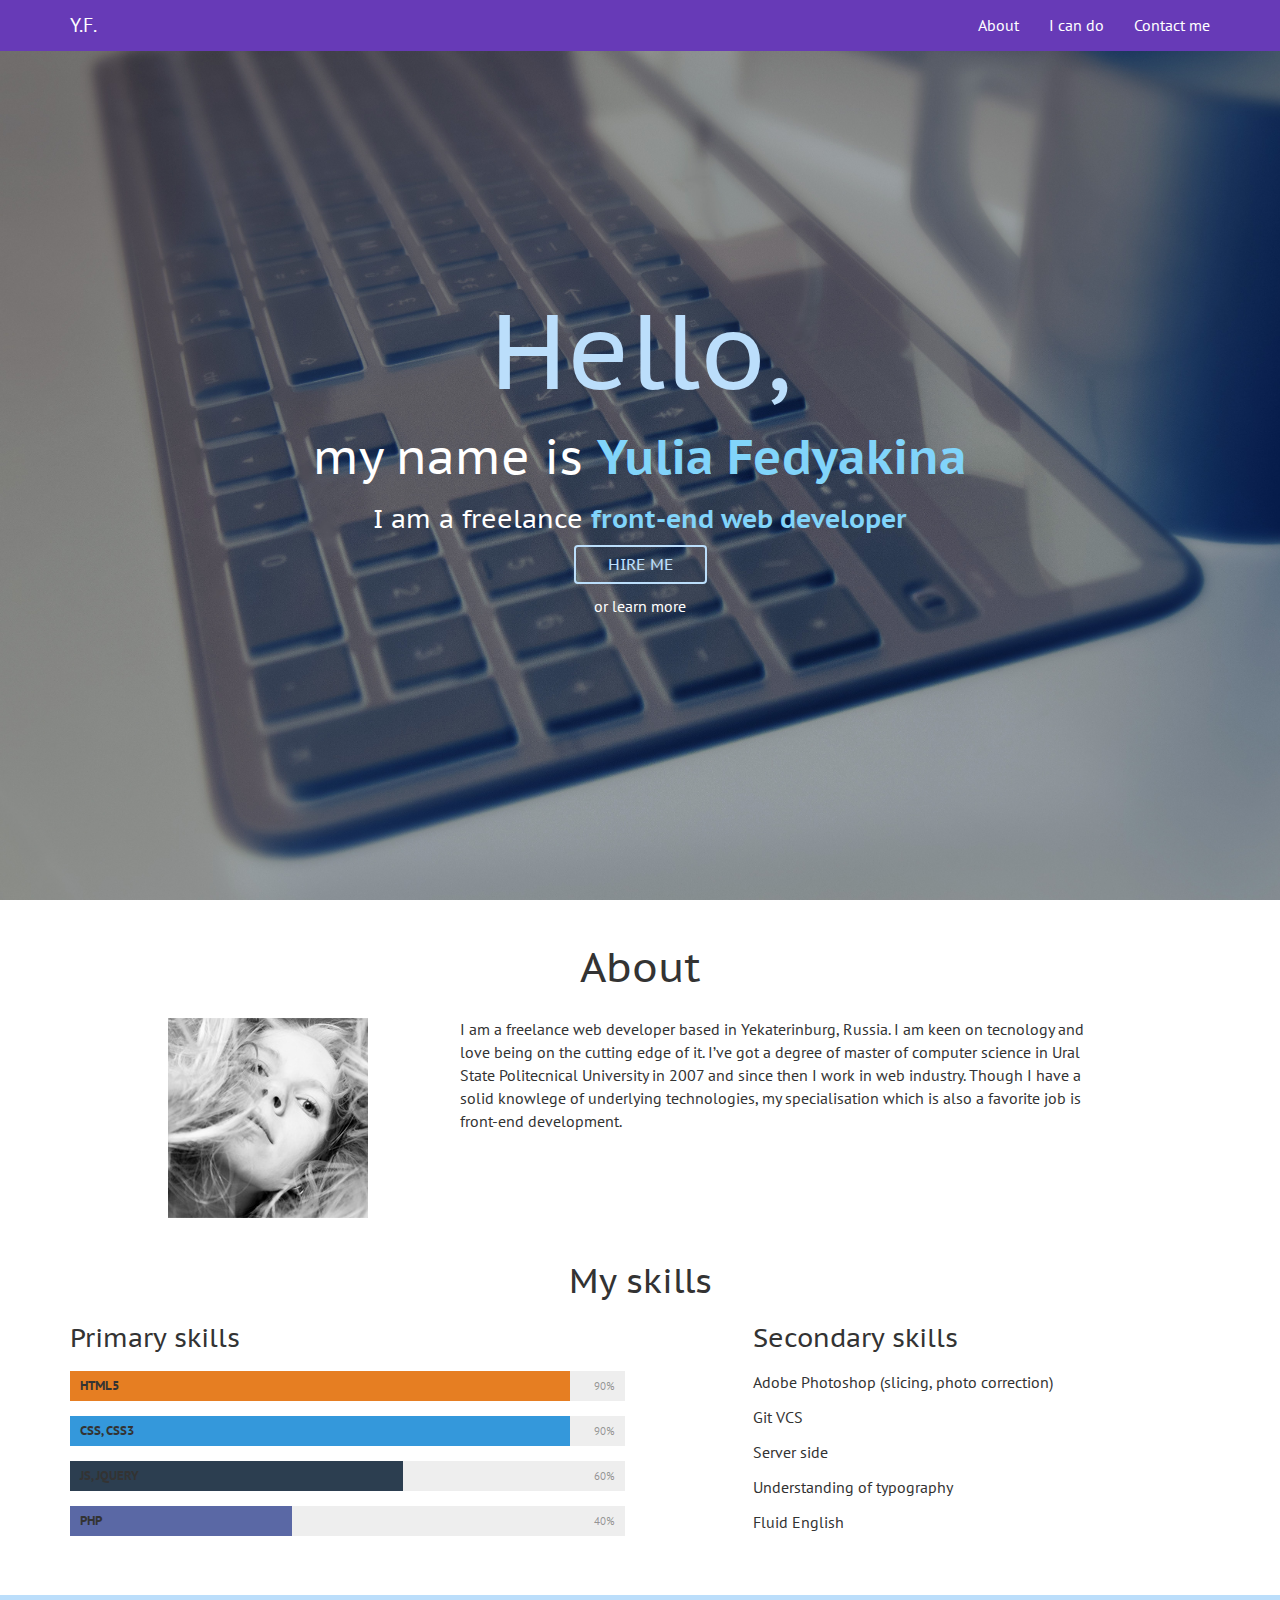
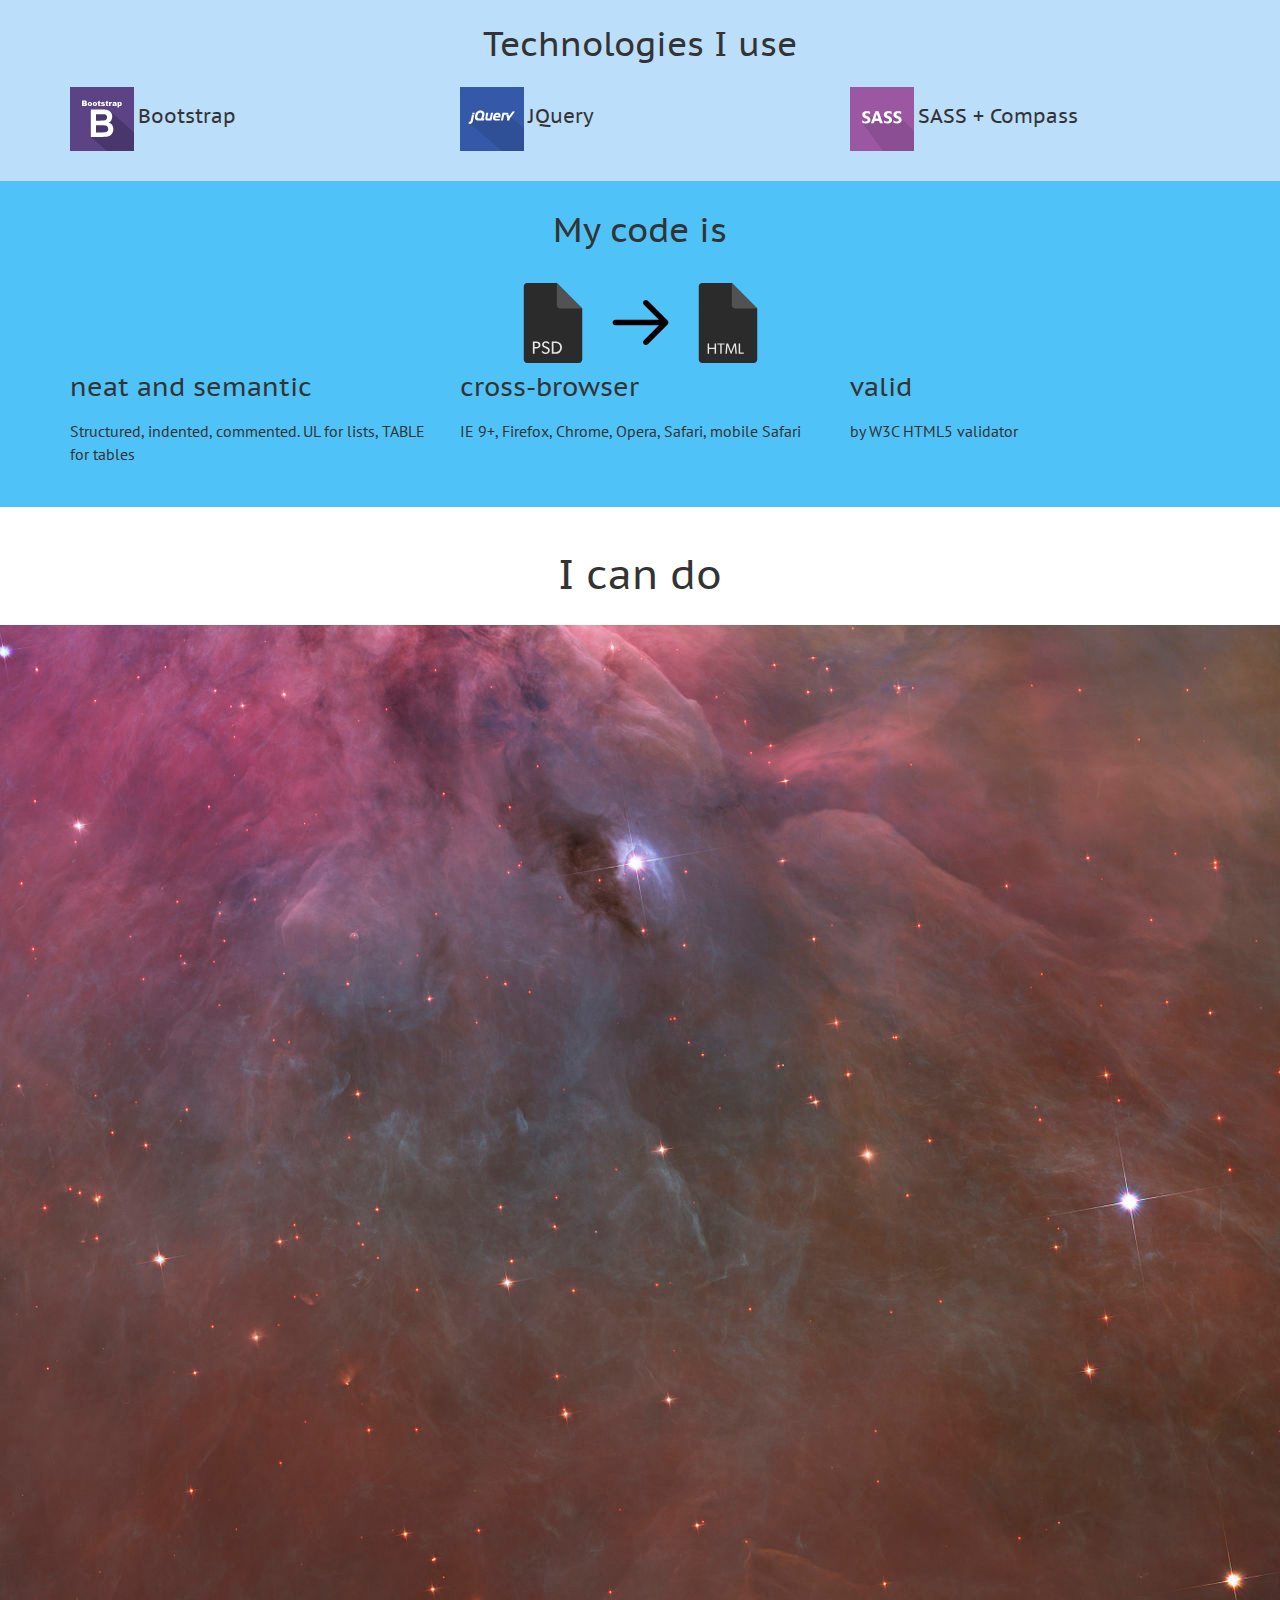
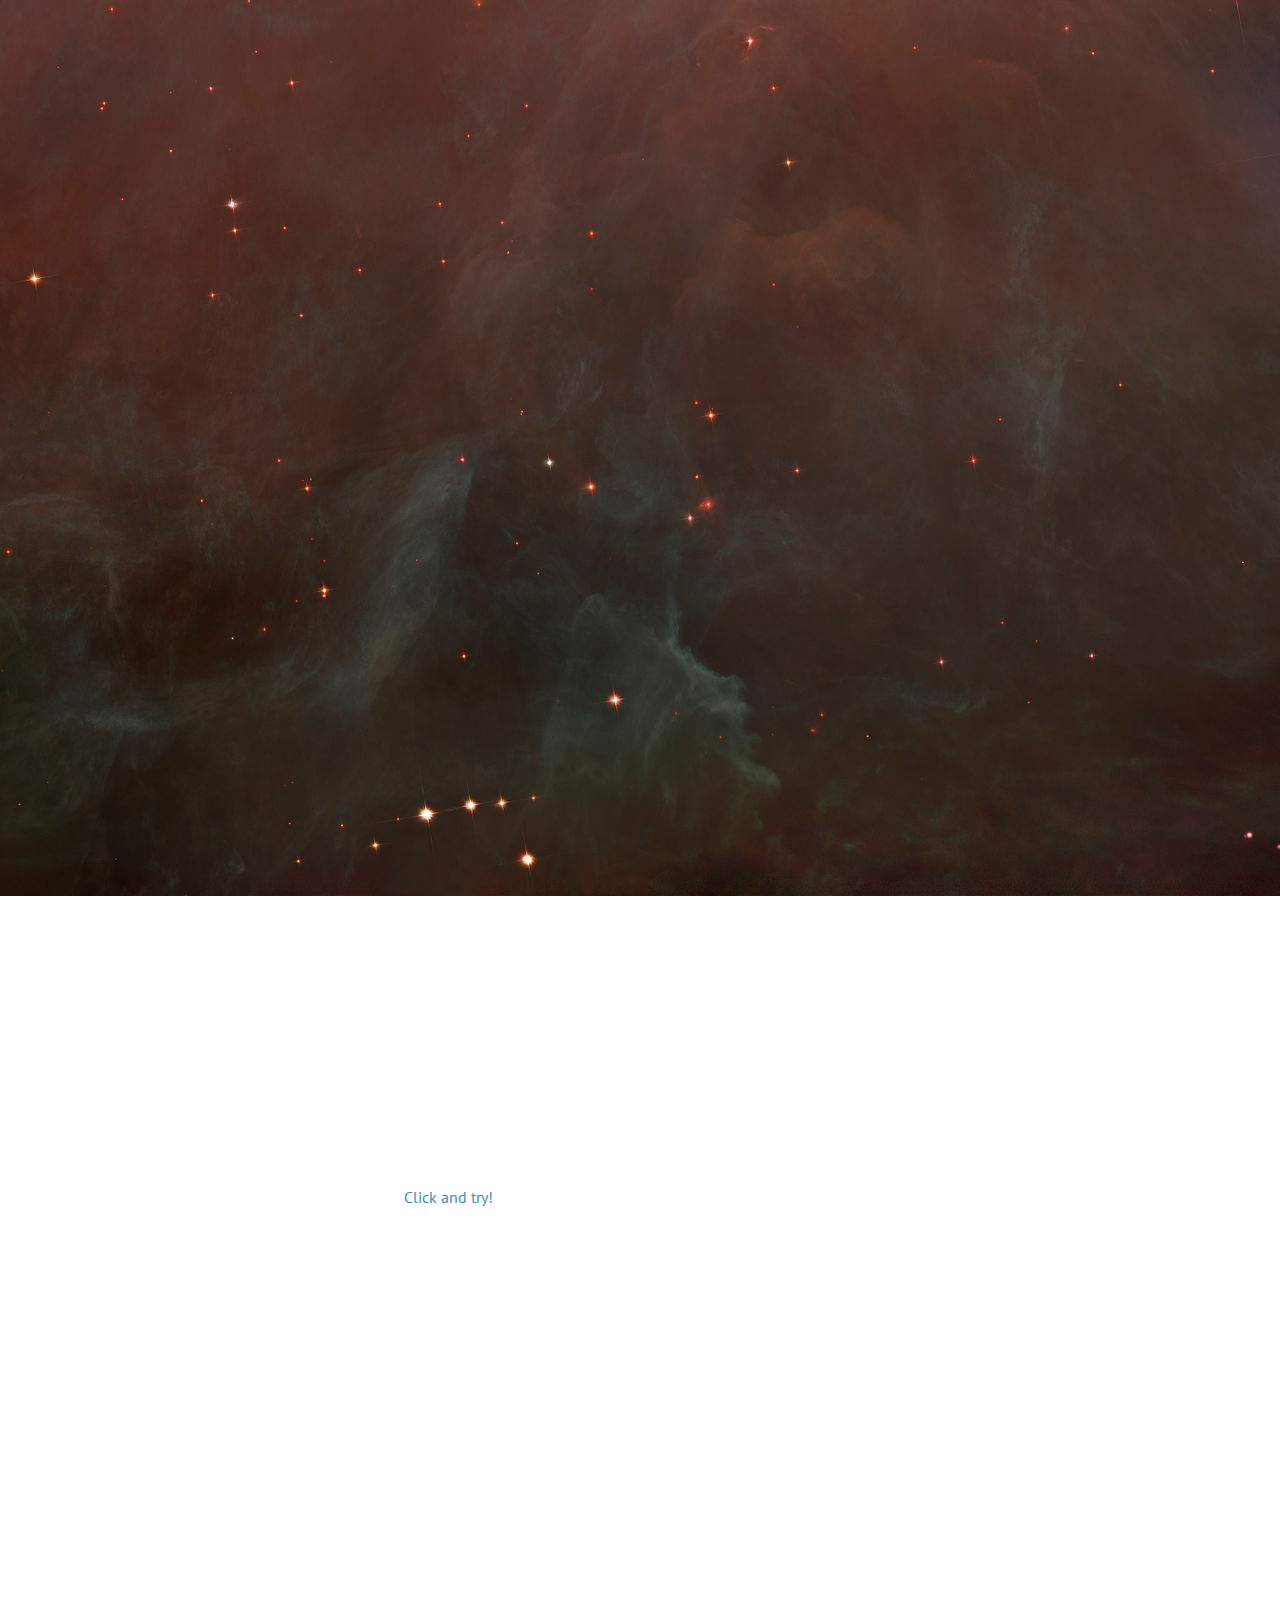
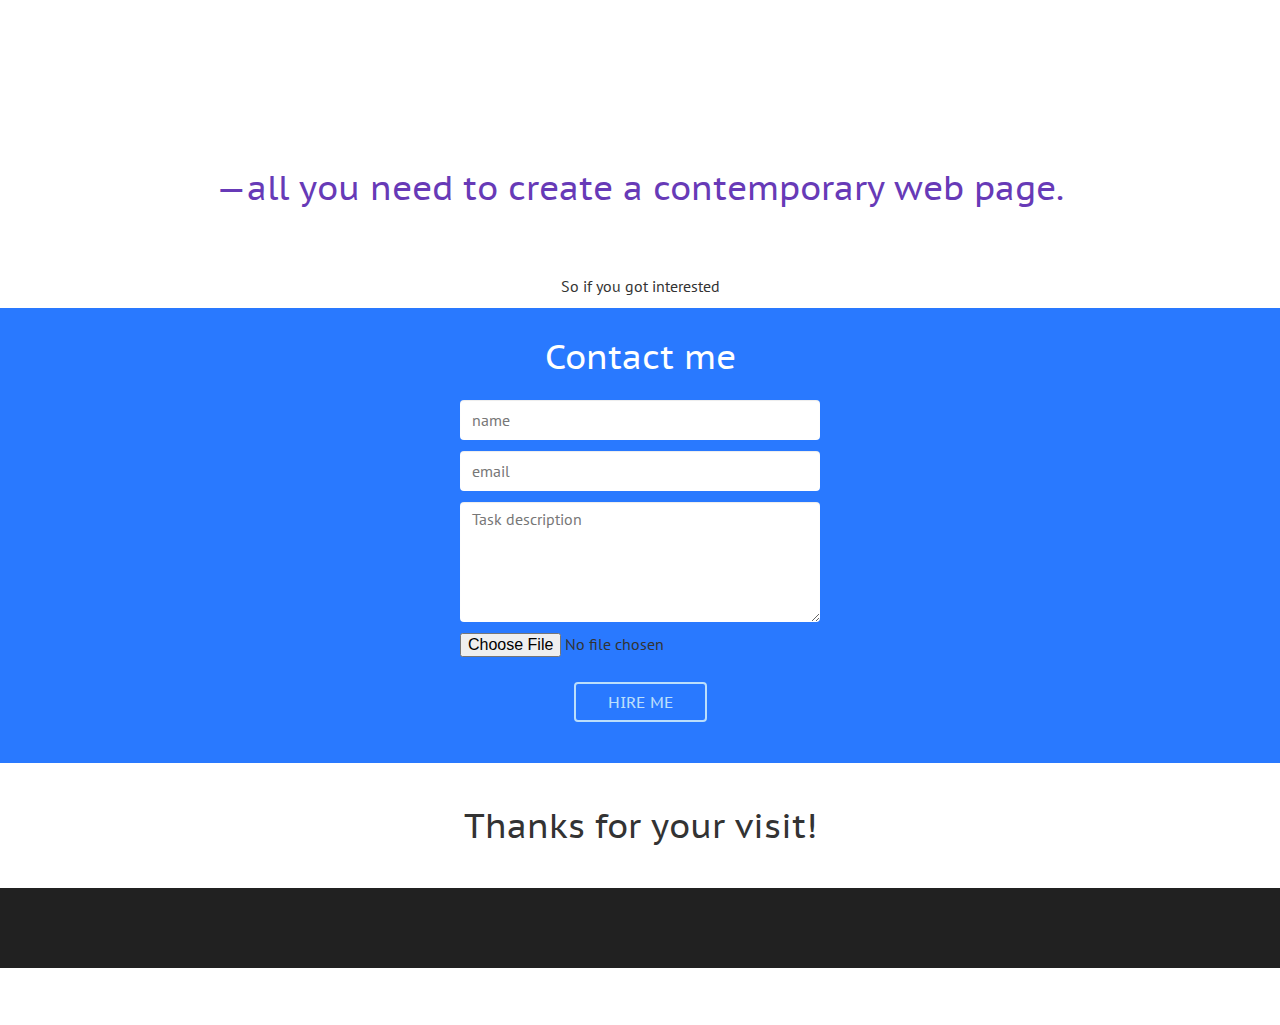
==== index-if.html @ c5a1d9f4 "Хорошо получается" ====
<!DOCTYPE html>
<html lang="en">
	<head>
		<meta charset="utf-8">
		<title>Bootstrap 3, from LayoutIt!</title>
		<meta name="viewport" content="width=device-width, initial-scale=1.0">
		<meta name="description" content="">
		<meta name="author" content="">

		<!--link rel="stylesheet/less" href="less/bootstrap.less" type="text/css" /-->
		<!--link rel="stylesheet/less" href="less/responsive.less" type="text/css" /-->
		<!--script src="js/less-1.3.3.min.js"></script-->
		<!--append ‘#!watch’ to the browser URL, then refresh the page. -->

		<!--link href="css/bootstrap.min.css" rel="stylesheet"-->
		<!--link href="css/style.css" rel="stylesheet"-->
		<link href="css/resume.css" rel="stylesheet">

		<!-- HTML5 shim, for IE6-8 support of HTML5 elements -->
		<!--[if lt IE 9]>
		<script src="js/html5shiv.js"></script>
		<![endif]-->

		<!-- Fav and touch icons -->
		<link rel="apple-touch-icon-precomposed" sizes="144x144" href="img/apple-touch-icon-144-precomposed.png">
		<link rel="apple-touch-icon-precomposed" sizes="114x114" href="img/apple-touch-icon-114-precomposed.png">
		<link rel="apple-touch-icon-precomposed" sizes="72x72" href="img/apple-touch-icon-72-precomposed.png">
		<link rel="apple-touch-icon-precomposed" href="img/apple-touch-icon-57-precomposed.png">
		<link rel="shortcut icon" href="img/favicon.png">

		<script type="text/javascript" src="js/jquery.min.js"></script>
		<script type="text/javascript" src="js/bootstrap.min.js"></script>
		<script type="text/javascript" src="js/scripts.js"></script>
		<!--script type="text/javascript" src="js/stellar.js-master/jquery.stellar.js"></script-->

		<link href='http://fonts.googleapis.com/css?family=PT+Sans:400,700|PT+Sans+Caption' rel='stylesheet' type='text/css'>
	</head>

	<body>
<div id="wrapper">
		<header id="main-header">

			<nav class="navbar navbar-default navbar-fixed-top" role="navigation">
				<div class="container">
					<div class="navbar-header">
						<button type="button" class="navbar-toggle" data-toggle="collapse" data-target="#bs-example-navbar-collapse-1">
							<span class="sr-only">Toggle navigation</span><span class="icon-bar"></span><span class="icon-bar"></span><span class="icon-bar"></span>
						</button>
						<a class="navbar-brand" href="#">Y.F.</a>
					</div>

					<div class="collapse navbar-collapse" id="bs-example-navbar-collapse-1">
						<ul class="nav navbar-nav navbar-right">
							<li>
								<a href="#">About</a>
							</li>
							<li>
								<a href="#">I can do</a>
							</li>
							<li>
								<a href="#">Contact me</a>
							</li>
						</ul>
					</div>
				</div>

			</nav>
			<div id="header-cover">
				<div class="header-cover-inner">
					<div class="container">
						<h1 class="cover-h1"> Hello, </h1>
						<h2 class="cover-h2">my name is <strong>Yulia Fedyakina</strong></h2>
						<h3 class="cover-h3"> I am a freelance <strong>front-end web developer</strong></h3>
						<p>
							<a class="btn btn-primary btn-large" href="#">Hire me</a>
						</p>
						<p>
							or learn more
						</p>
					</div>
					<div id="header-cover-image"></div>

		</header>

		<div id="main-content">
			
			<section id="about" class="section-block">
				<div class="container">
				<h1>About</h1>
				<div class="row">

					<div class="col-md-3 col-md-offset-1">
						<img src="img/face.jpg" style="max-width: 100%;" />
					</div>
					<div class="col-md-7">
						<p>
							I am a freelance web developer based in Yekaterinburg, Russia. I am keen on tecnology and love being on the cutting edge of it. I’ve got a degree of master of computer science in Ural State Politecnical University in 2007 and since then I work in web industry. Though I have a solid knowlege of underlying technologies, my specialisation which is also a favorite job is front-end development.

						</p>
					</div>
				</div>
			
				</div>
			<script>
				jQuery(document).ready(function() {
					jQuery('.skillbar').each(function() {
						jQuery(this).find('.skillbar-bar').animate({
							width : jQuery(this).attr('data-percent')
						}, 1000);
					});
				});
			</script>

			<section id="skills" class="section-block">
				<div class="container">
				<h1 class="h2">My skills</h1>
				<div class="row">
					<div class="col-md-6">
						<h2 class="h3">Primary skills</h2>
						<ul class="primary-skills" id="skill-bars">
							<li class="skillbar" data-percent="90%">
								<span class="skillbar-title">HTML5</span>
								<div class="skillbar-bar" style="background: #e67e22;"></div>
								<div class="skill-bar-percent">
									90%
								</div>
							</li>
							<li class="skillbar" data-percent="90%">
								<span class="skillbar-title">CSS, CSS3</span>
								<div class="skillbar-bar" style="background: #3498db;"></div>
								<div class="skill-bar-percent">
									90%
								</div>
							</li>
							<li class="skillbar" data-percent="60%">
								<span class="skillbar-title">JS, JQUERY</span>
								<div class="skillbar-bar" style="background: #2c3e50;"></div>
								<div class="skill-bar-percent">
									60%
								</div>
							</li>
							<li class="skillbar" data-percent="40%">
								<span class="skillbar-title">PHP</span>
								<div class="skillbar-bar" style="background: #5a68a5;"></div>
								<div class="skill-bar-percent">
									40%
								</div>
							</li>

						</ul>

					</div>
					<div class="col-md-5 col-md-offset-1">
						<h2 class="h3">Secondary skills</h2>
						<ul class="secondary-skills">
							<li>
								Adobe Photoshop (slicing, photo correction)
							</li>
							<li>
								Git VCS
							</li>
							<li>
								Server side
							</li>
							<li>
								Understanding of typography
							</li>
							<li>
								Fluid English
							</li>
						</ul>
					</div>
				</div>
				</div>
			</section>
			
			<section id="techs" class="section-block">
				<div class="container">
				<h1 class="h2">Technologies I use</h1>
				<div class="row">
					<div class="col-md-4">
						<img src="img/1422824763_boostrap.svg" width="64px" />
						<span class="h4">Bootstrap</span>
					</div>
					<div class="col-md-4">
						<img src="img/1422824779_jquery.svg" width="64px" />
						<span class="h4">JQuery</span>
					</div>
					<div class="col-md-4">
						<img src="img/1422824751_sass.svg" width="64px" />
						<span class="h4">SASS + Compass</span>
					</div>
				</div>
				</div>
			</section>
			
			<section id="code" class="section-block">
				<div class="container">
				<h1 class="h2">My code is</h1>
				<div class="workflow">
					<img src="img/1422146783_psd.svg" width="100px" />
					<img src="img/1422222560_591276-arrow-right.svg" width="67px" />
					<img src="img/1422146766_html.svg" width="100px" />
				</div>
				<div class="row">
					<div class="col-md-4">
						<h3>neat and semantic</h3>
						<p>Structured, indented, commented. UL for lists, TABLE for tables</p>
					</div>
					<div class="col-md-4">
						<h3>cross-browser</h3>
						<p>IE 9+, Firefox, Chrome, Opera, Safari, mobile Safari</p>
					</div>
					<div class="col-md-4">
						<h3>valid</h3>
						<p>by W3C HTML5 validator</p>
					</div>
				</div>
				</div>
			</section>
		</section>
		
		<section>
			<h1>I can do</h1>
<!-- data-top="background-color:rgb(255,0,0);transform:rotate(-45deg);" data-bottom="background-color:rgb(255,0,255);transform:rotate(0deg);"
	 data-top="position:fixed;" data-300p="position:relative;" -->
	<div id="pausing" data-100p-top="background-position:50% 0px;" data--300p-top="background-position:50% -1000px;">
		
		<section id="stage1" data-50p-top="letter-spacing:100px; opacity: 0; transform: perspective(300px) rotateX(0deg) scale(1);" 
		data-top="letter-spacing: 10px; opacity: 1; transform: perspective(300px) rotateX(0deg) scale(1);"
		data--50p-top="transform: perspective(300px) rotateX(65deg) scale(0);opacity: 0;">
			<div class="container"><h1>Parallax...</h1></div>			
		</section>
		
		
		<section id="stage2" data-top="width:0%;" data--100p-top="width:100%">
				
			  <div class="cube-container" data-0="position:static; left: -100%; height: 50%" data-50p-top="position:fixed; left: -100%; height: 100%;" data--100p-top="position:fixed; left: 0; height: 100%;" data--1p-bottom="position:absolute; left: 0; height: 50%;">
				  <div class="container"><h1>and CSS3 tricks...</h1></div>
				  <div class="cube animate">
				    <div class="back side"></div>
				    <div class="left side"></div>
				    <div class="right side"></div>
				    <div class="top side"></div>
				    <div class="bottom side"></div>
				    <div class="front side"></div>
				  </div>
			  </div>
		</section>
		
		<section id="stage3">
			<div class="container"><h1>And all this is on responsive bootstrap</h1></div>
			
			<div>
				<img src="img/1428872180_responsive-01.svg" width="400px" />
				<a href="" class="squeeze">Click and try!</a>
			</div>
			
		</section>
		
	</div>


			<div class="section-block row">
				<h2 id="allYouNeed" class="col-md-10 col-md-offset-1">
					&mdash;all you need to create a contemporary web&nbsp;page.
				</h2>		
			</div>
			
		</section>
		
		<section id="contact">
			<p class="interested">So if you got interested</p>
			
			<div class="contact-form-block">
				<h2>Contact me</h2>
				<div class="container">
					<div class="row">
						<div class="col-md-4 col-md-offset-4">
							<form id="contact-form" action="index_submit" method="get" accept-charset="utf-8">
								<p><input type="text" class="form-control" placeholder="name"></input></p>
								<p><input type="email" class="form-control" placeholder="email"></input></p>  
								<p><textarea placeholder="Task description" class="form-control" ></textarea></p>
								<p><input type="file" placeholder="file (if needed)"></input></p>  
								<p class="btn-container"><input type="submit" class="btn btn-primary" value="Hire me"/></p>
							</form>
						</div>
					</div>
				</div>
			</div>
			
		</section>
		
		<div class="section-block">
			<h2 id="thanks">
				Thanks for your visit!
			</h2>
		</div>
		
		
		</div><!-- /#main-content -->

		<footer id="main-footer">
			<div class="container">
				<span class="glyphicon glyphicon-git" aria-hidden="true"></span>
			</div>
		</footer>
		<script type="text/javascript" src="js/skrollr-master/dist/skrollr.min.js"></script>
			<script type="text/javascript">
			$(document).ready(function() {											
				var s = skrollr.init({
				});
				
				$('.squeeze').on('click', function() {
					var iframe = parent.document.getElementById('wrapper');
					$iframe = $(iframe);
					//var innerDoc = iframe.contentDocument || iframe.contentWindow.document;
					$stage3 = $('#stage3');
					var clicks = $iframe.data('clicks');
					  if (clicks) {
					    $iframe.animate({width: '100%'}, {
					    	complete: function() {
					    		
					    		$('html,body').animate({scrollTop: $stage3.offset().top});
					    	}
					    });
					  } else {
					    $iframe.animate({width: '480px'}, {
					    	complete: function() {
					    		
					    		$('html,body').animate({scrollTop: $stage3.offset().top});
					    	}
					    });

					  }
					  $iframe.data("clicks", !clicks);
					return false;
				});
				
			});
			$("#pausing").height($(window).height()*3);
			$("#main-header").height($(window).height());
	</script>
	</div>
	</body>
</html>
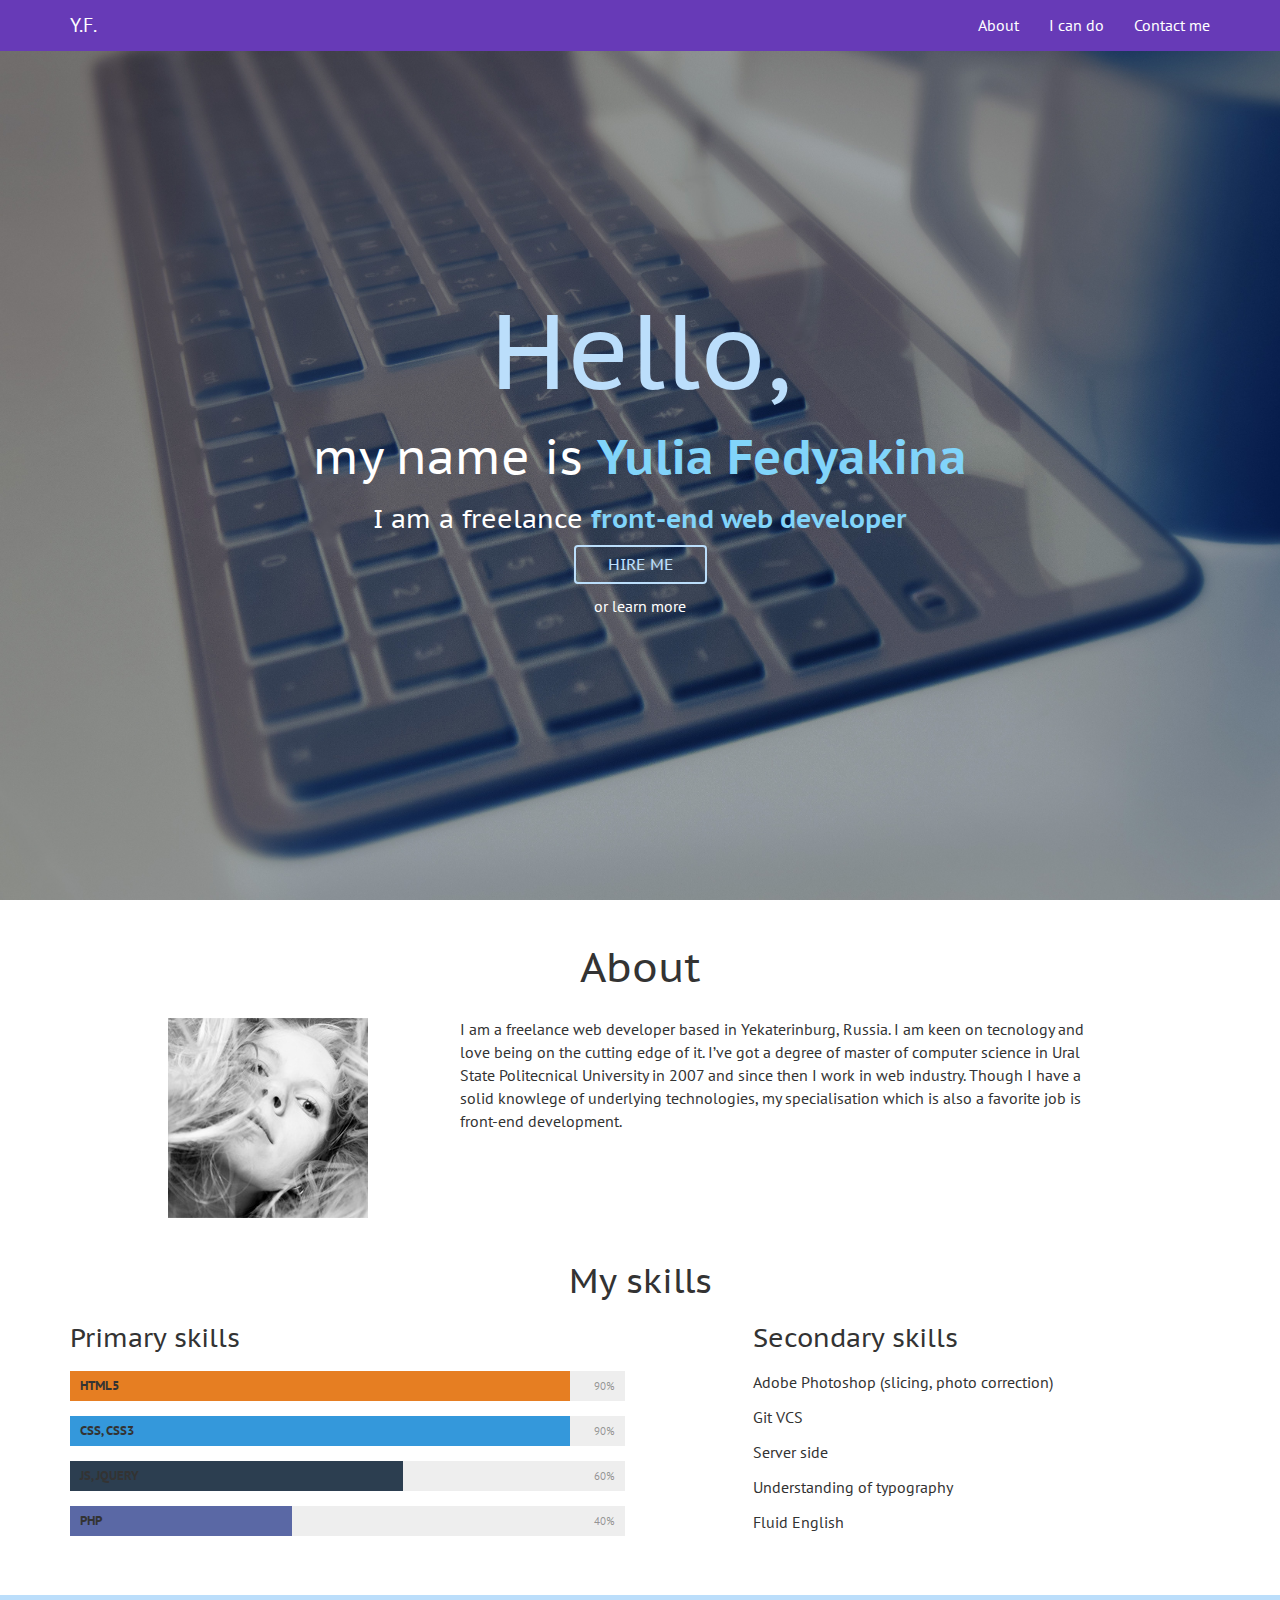
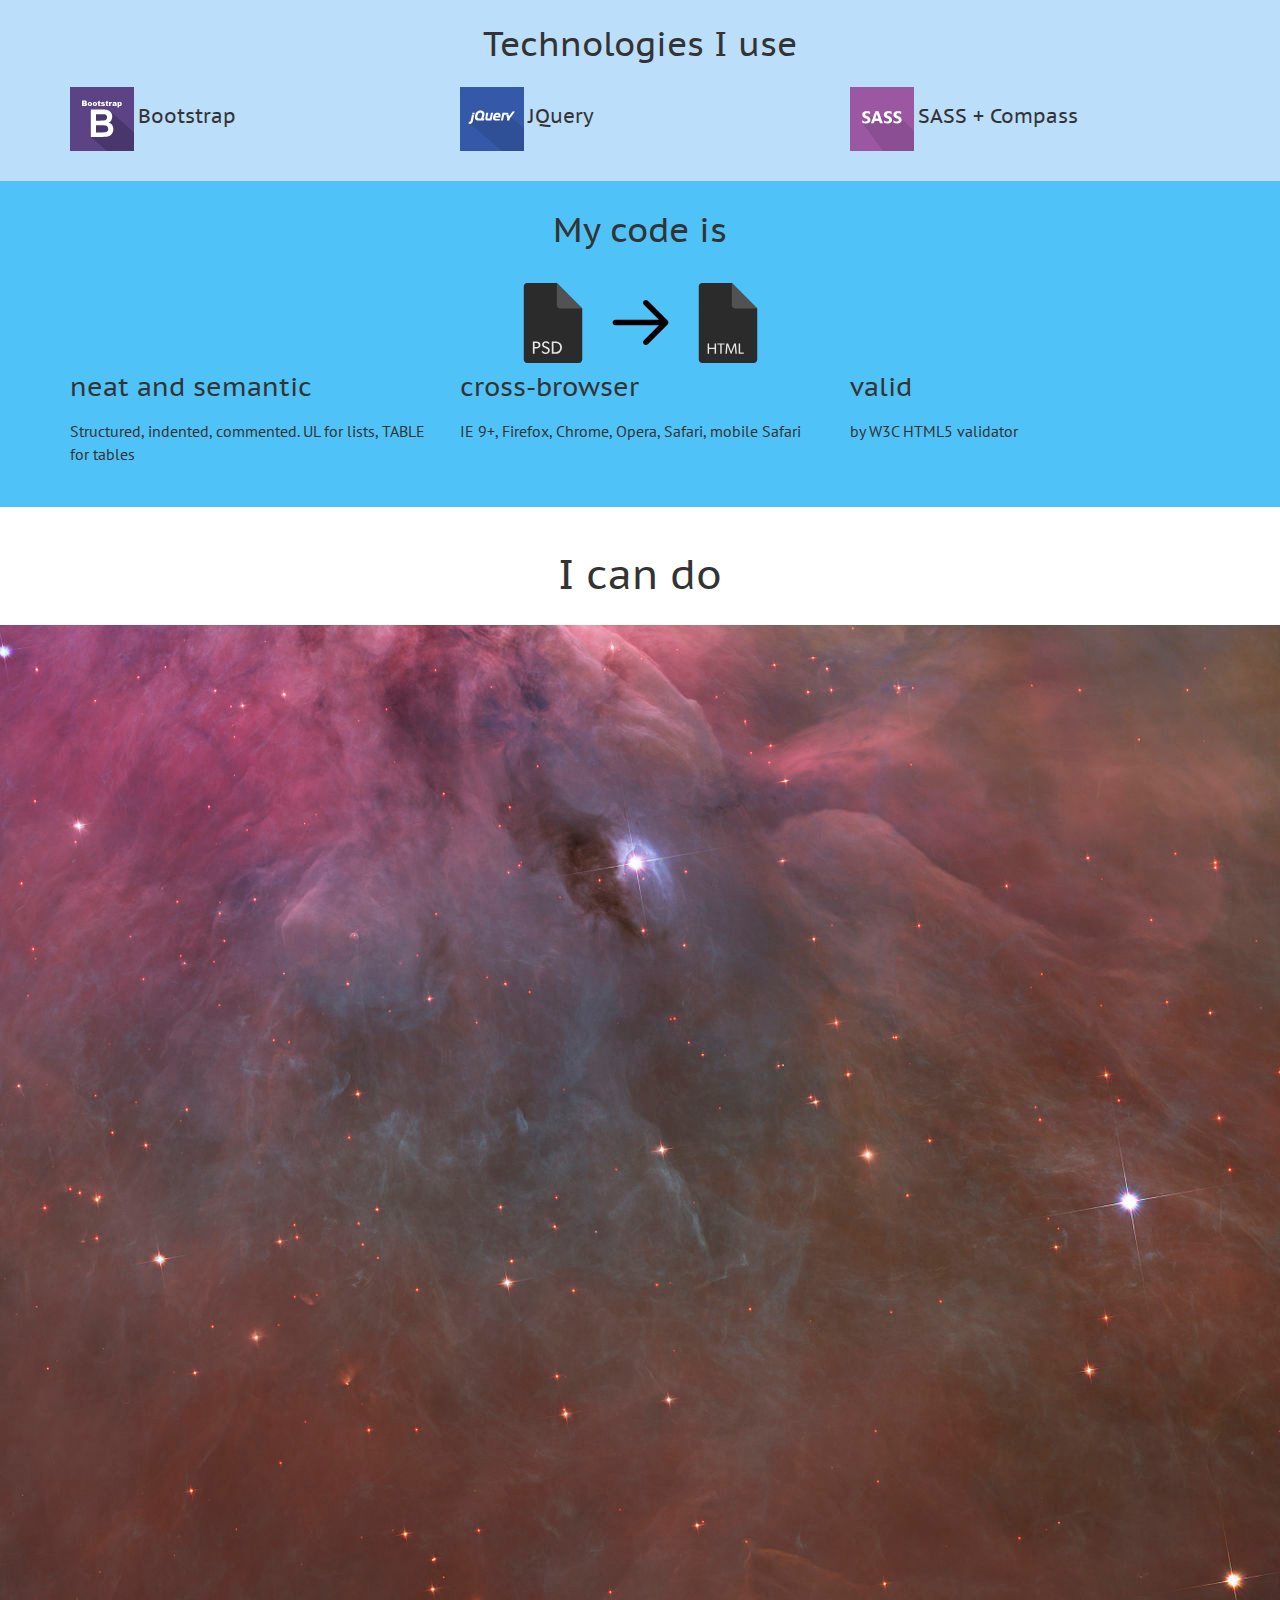
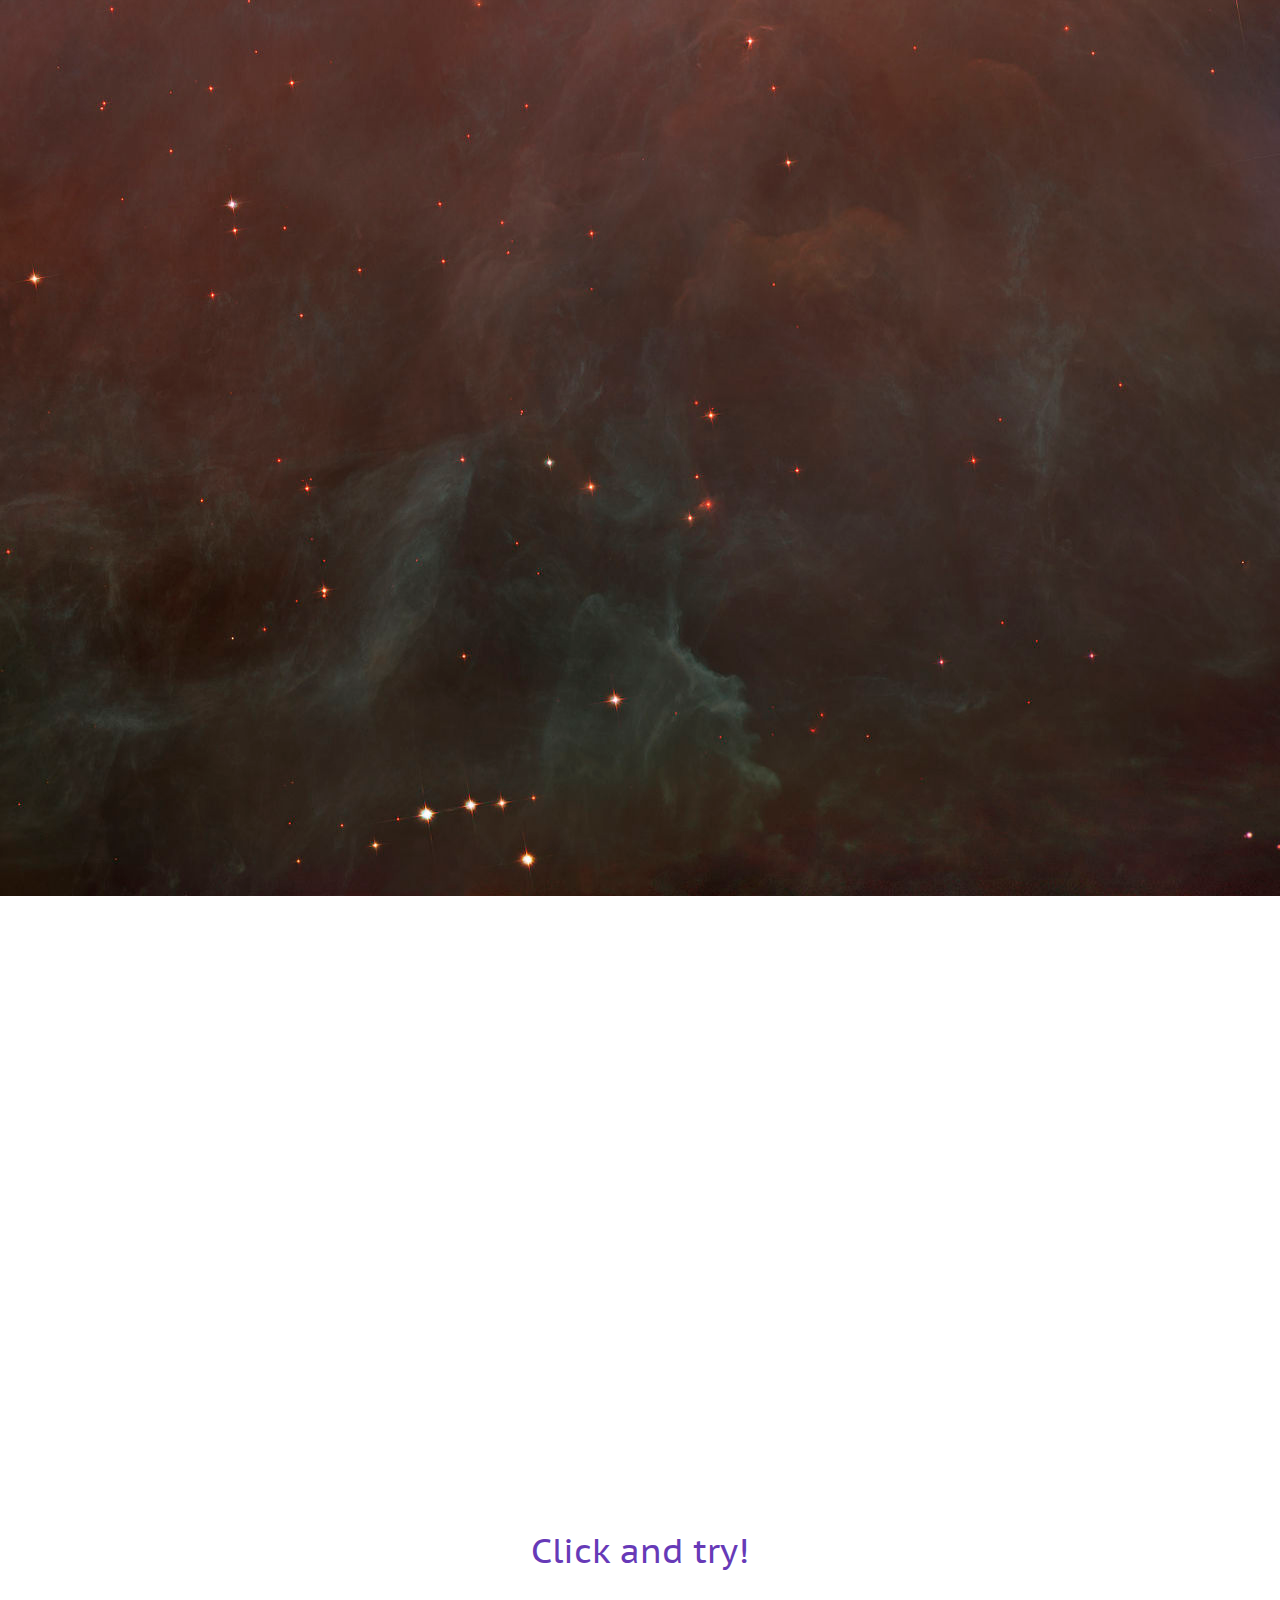
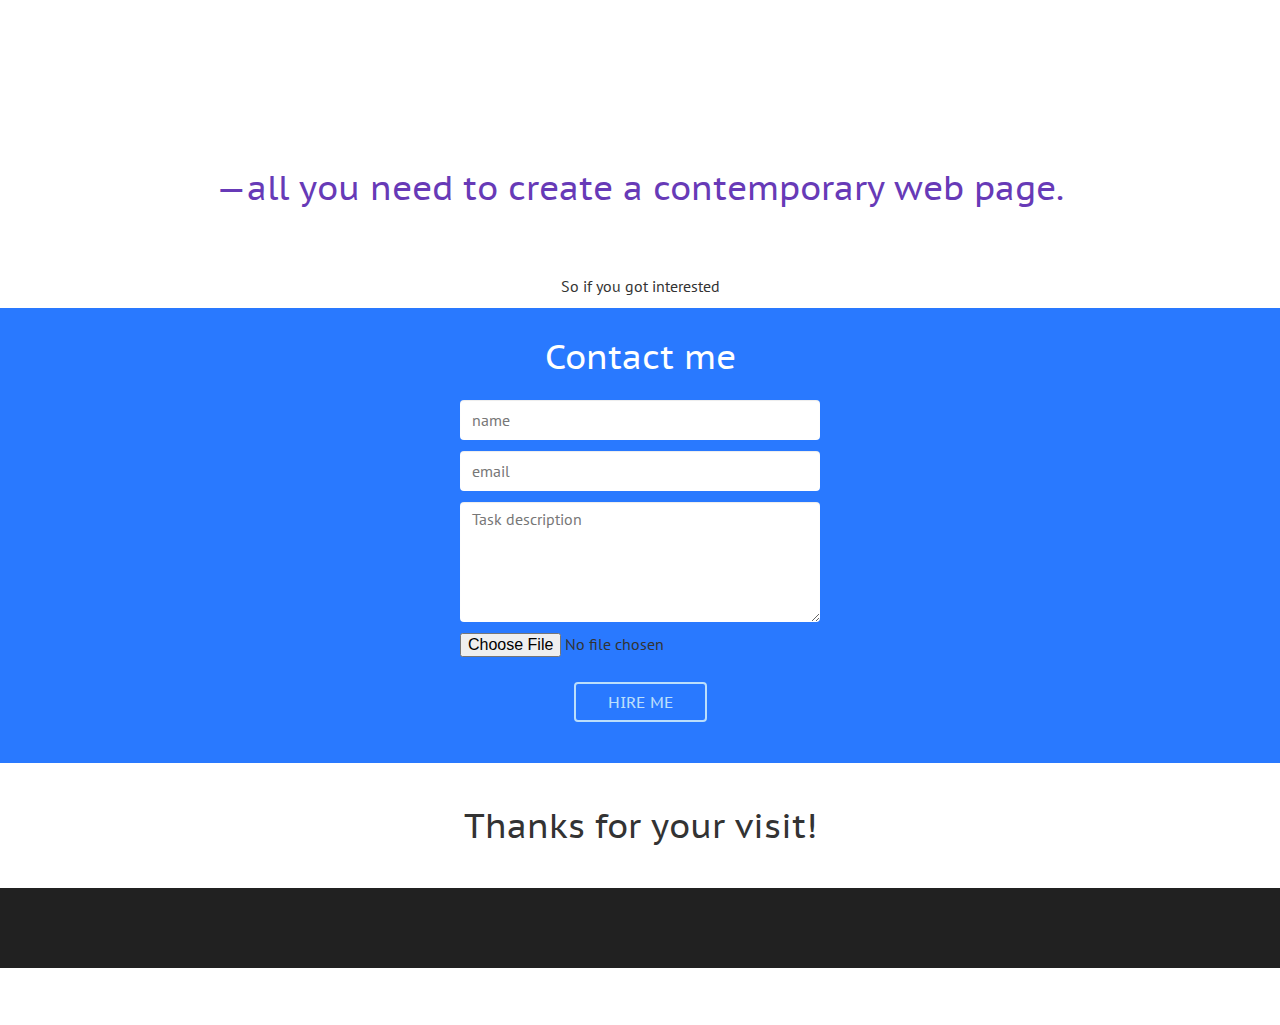
==== commit 3569af16: "Улучшение предыдущего" ====
--- a/index-if.html
+++ b/index-if.html
@@ -251,9 +251,9 @@
 		<section id="stage3">
 			<div class="container"><h1>And all this is on responsive bootstrap</h1></div>
 			
-			<div>
-				<img src="img/1428872180_responsive-01.svg" width="400px" />
-				<a href="" class="squeeze">Click and try!</a>
+			<div class="responsive-icon-container">
+				<div class="responsive-icon"><img src="img/1428872180_responsive-01.svg" width="400px" /></div>
+				<div class="expand-link-container"><a href="" class="squeeze">Click and try!</a></div>
 			</div>
 			
 		</section>
@@ -324,6 +324,7 @@
 					    		$('html,body').animate({scrollTop: $stage3.offset().top});
 					    	}
 					    });
+					    $(this).text('Click and try!');
 					  } else {
 					    $iframe.animate({width: '480px'}, {
 					    	complete: function() {
@@ -331,9 +332,10 @@
 					    		$('html,body').animate({scrollTop: $stage3.offset().top});
 					    	}
 					    });
-
+						$(this).text('Expand me back');
 					  }
 					  $iframe.data("clicks", !clicks);
+					  
 					return false;
 				});
 				
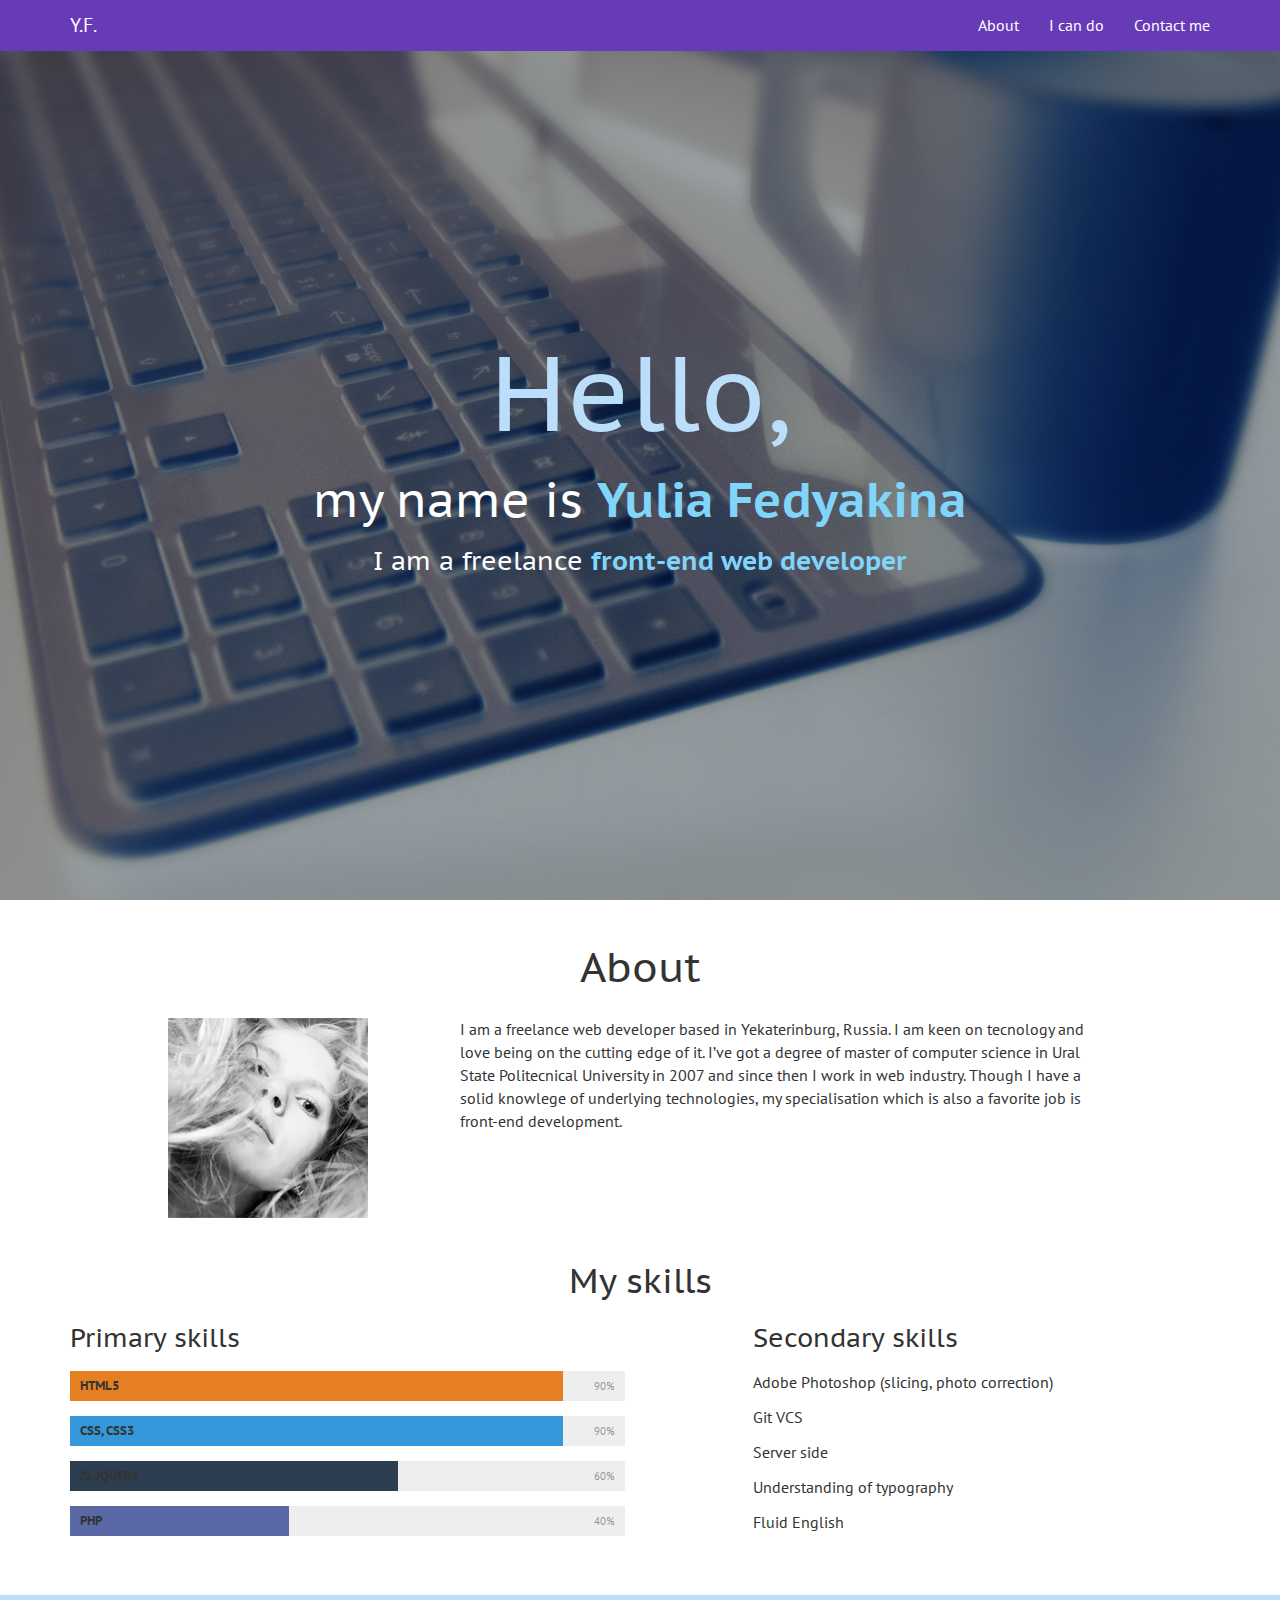
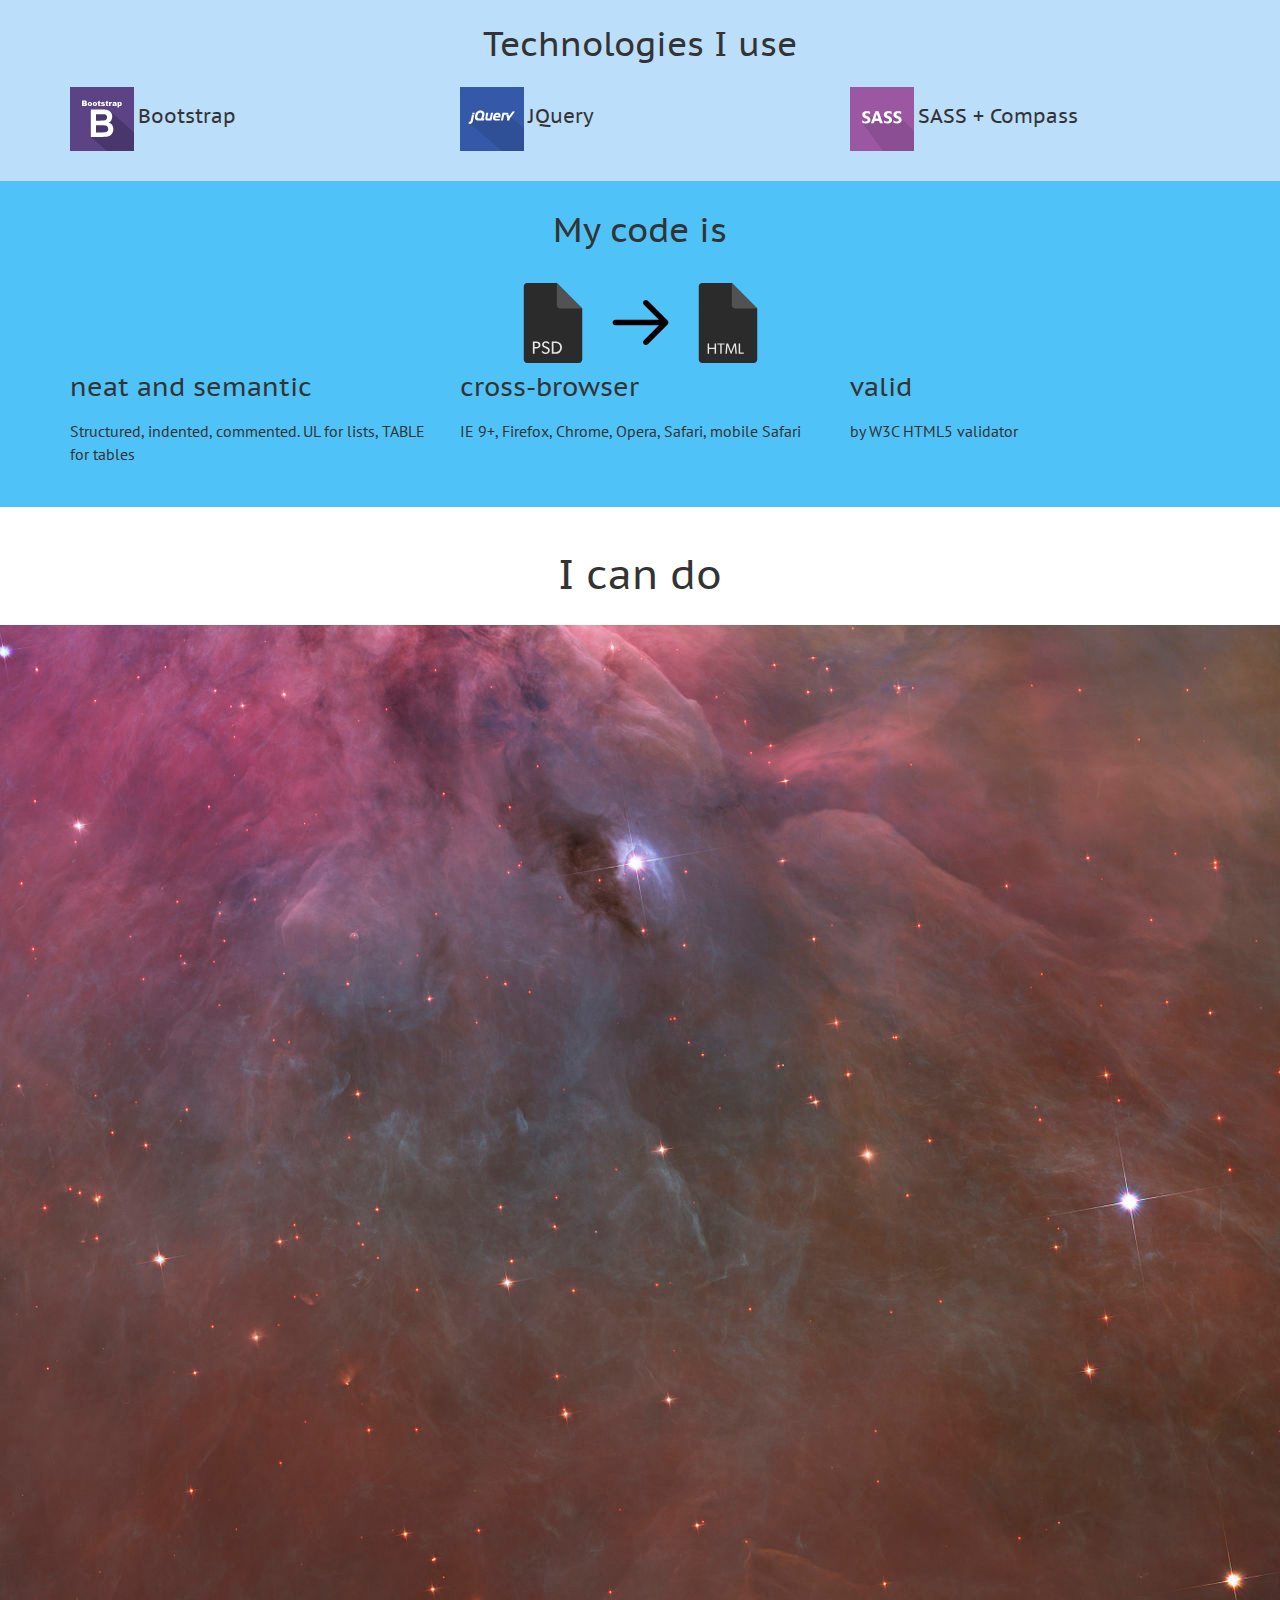
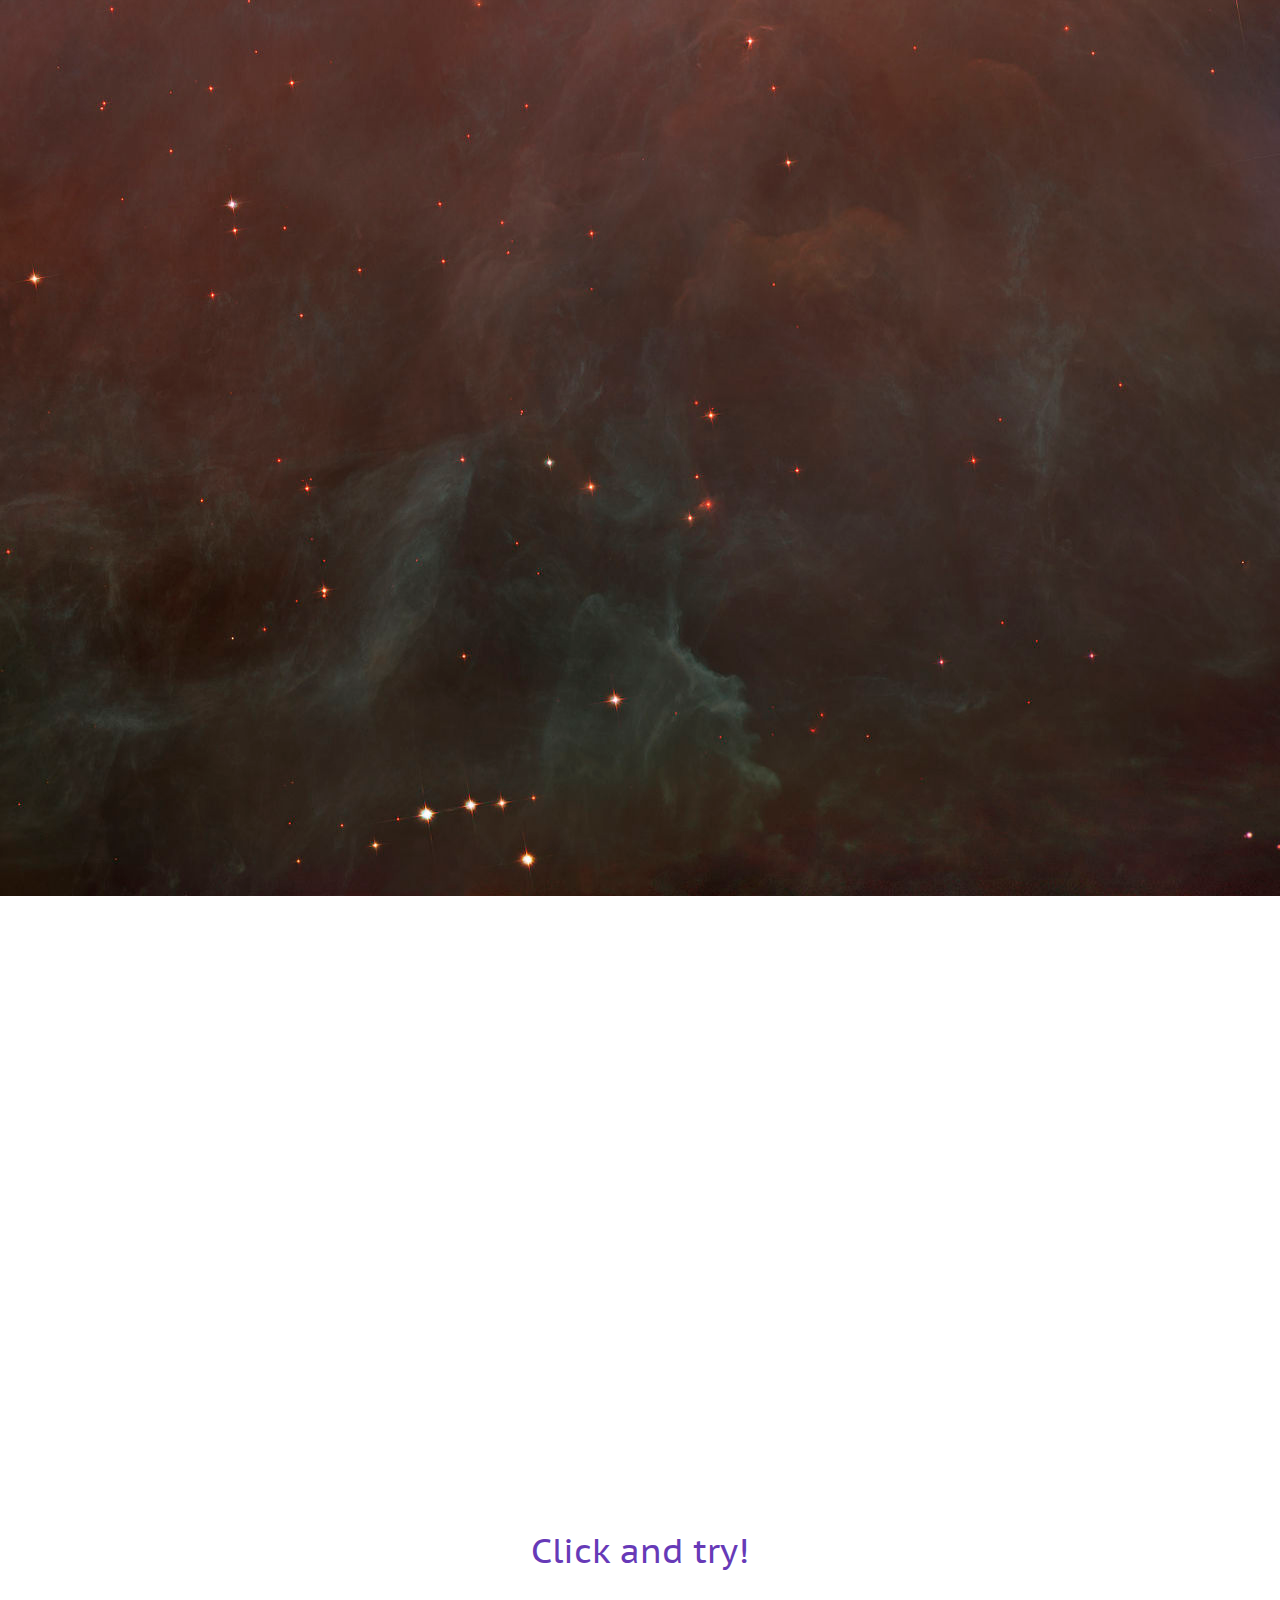
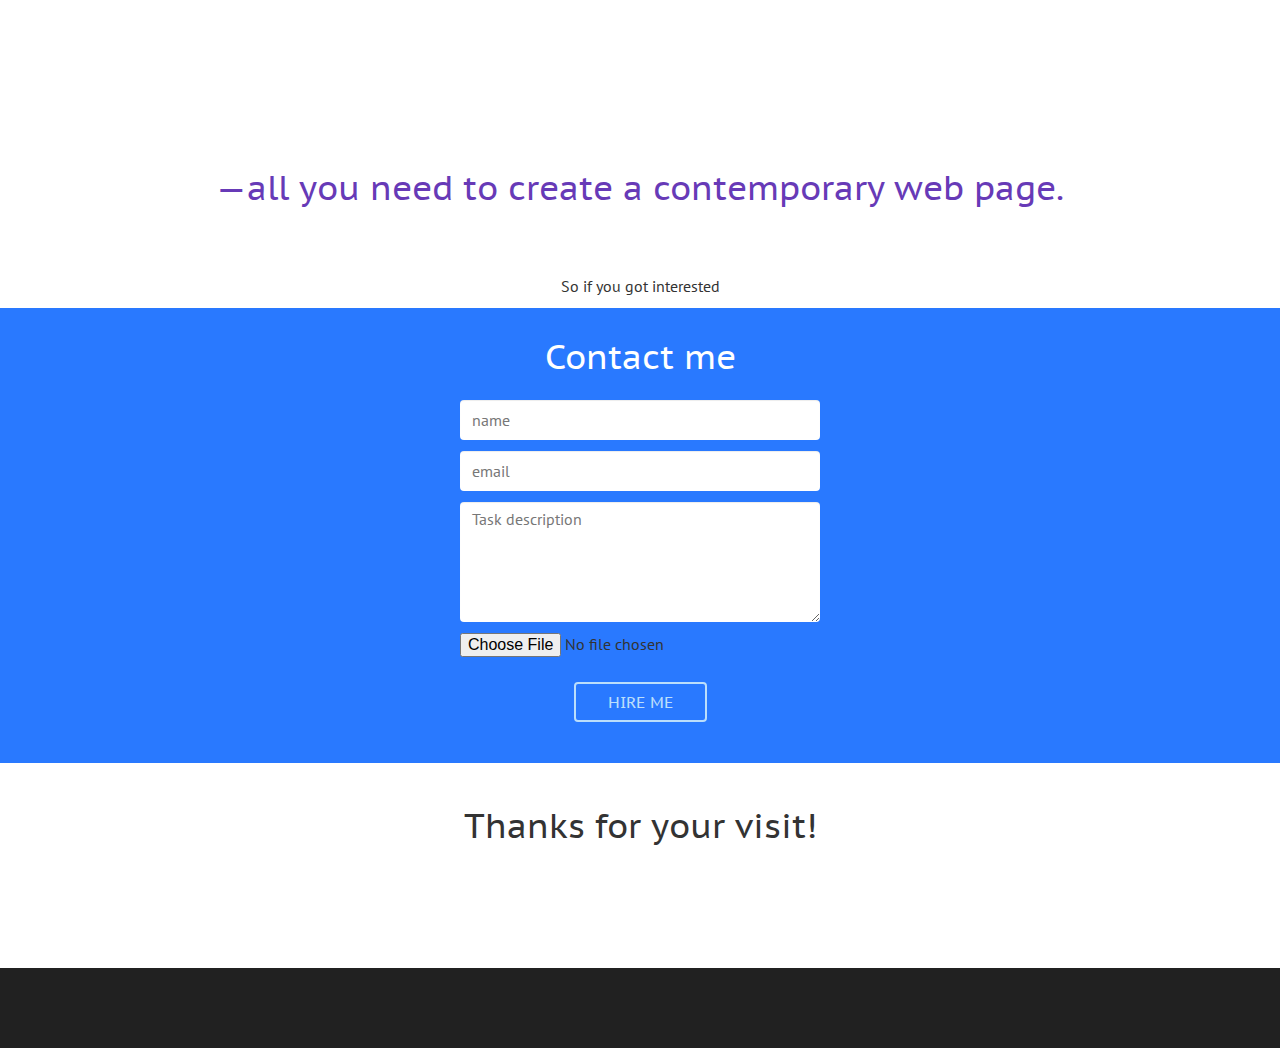
==== commit 61104f31: "90%" ====
--- a/index-if.html
+++ b/index-if.html
@@ -31,7 +31,6 @@
 		<script type="text/javascript" src="js/jquery.min.js"></script>
 		<script type="text/javascript" src="js/bootstrap.min.js"></script>
 		<script type="text/javascript" src="js/scripts.js"></script>
-		<!--script type="text/javascript" src="js/stellar.js-master/jquery.stellar.js"></script-->
 
 		<link href='http://fonts.googleapis.com/css?family=PT+Sans:400,700|PT+Sans+Caption' rel='stylesheet' type='text/css'>
 	</head>
@@ -52,13 +51,13 @@
 					<div class="collapse navbar-collapse" id="bs-example-navbar-collapse-1">
 						<ul class="nav navbar-nav navbar-right">
 							<li>
-								<a href="#">About</a>
-							</li>
-							<li>
-								<a href="#">I can do</a>
-							</li>
-							<li>
-								<a href="#">Contact me</a>
+								<a class="anchor-nav" href="#nav_about">About</a>
+							</li>
+							<li>
+								<a class="anchor-nav" href="#nav_ican">I can do</a>
+							</li>
+							<li>
+								<a class="anchor-nav" href="#nav_contact">Contact me</a>
 							</li>
 						</ul>
 					</div>
@@ -71,14 +70,9 @@
 						<h1 class="cover-h1"> Hello, </h1>
 						<h2 class="cover-h2">my name is <strong>Yulia Fedyakina</strong></h2>
 						<h3 class="cover-h3"> I am a freelance <strong>front-end web developer</strong></h3>
-						<p>
-							<a class="btn btn-primary btn-large" href="#">Hire me</a>
-						</p>
-						<p>
-							or learn more
-						</p>
-					</div>
-					<div id="header-cover-image"></div>
+
+					</div>
+					<div id="header-cover-image" data-top="background-position:50% 0px;" data--100p-top="background-position:50% -500px;"></div>
 
 		</header>
 
@@ -86,7 +80,7 @@
 			
 			<section id="about" class="section-block">
 				<div class="container">
-				<h1>About</h1>
+				<h1 id="nav_about">About</h1>
 				<div class="row">
 
 					<div class="col-md-3 col-md-offset-1">
@@ -221,7 +215,7 @@
 		</section>
 		
 		<section>
-			<h1>I can do</h1>
+			<h1 id="nav_ican">I can do</h1>
 <!-- data-top="background-color:rgb(255,0,0);transform:rotate(-45deg);" data-bottom="background-color:rgb(255,0,255);transform:rotate(0deg);"
 	 data-top="position:fixed;" data-300p="position:relative;" -->
 	<div id="pausing" data-100p-top="background-position:50% 0px;" data--300p-top="background-position:50% -1000px;">
@@ -273,7 +267,7 @@
 			<p class="interested">So if you got interested</p>
 			
 			<div class="contact-form-block">
-				<h2>Contact me</h2>
+				<h2 id="nav_contact">Contact me</h2>
 				<div class="container">
 					<div class="row">
 						<div class="col-md-4 col-md-offset-4">
@@ -339,6 +333,11 @@
 					return false;
 				});
 				
+				$('.anchor-nav').on('click', function(){
+				    $('html,body').animate({scrollTop: ($($(this).attr("href")).offset().top-90)});
+				});
+				
+				
 			});
 			$("#pausing").height($(window).height()*3);
 			$("#main-header").height($(window).height());
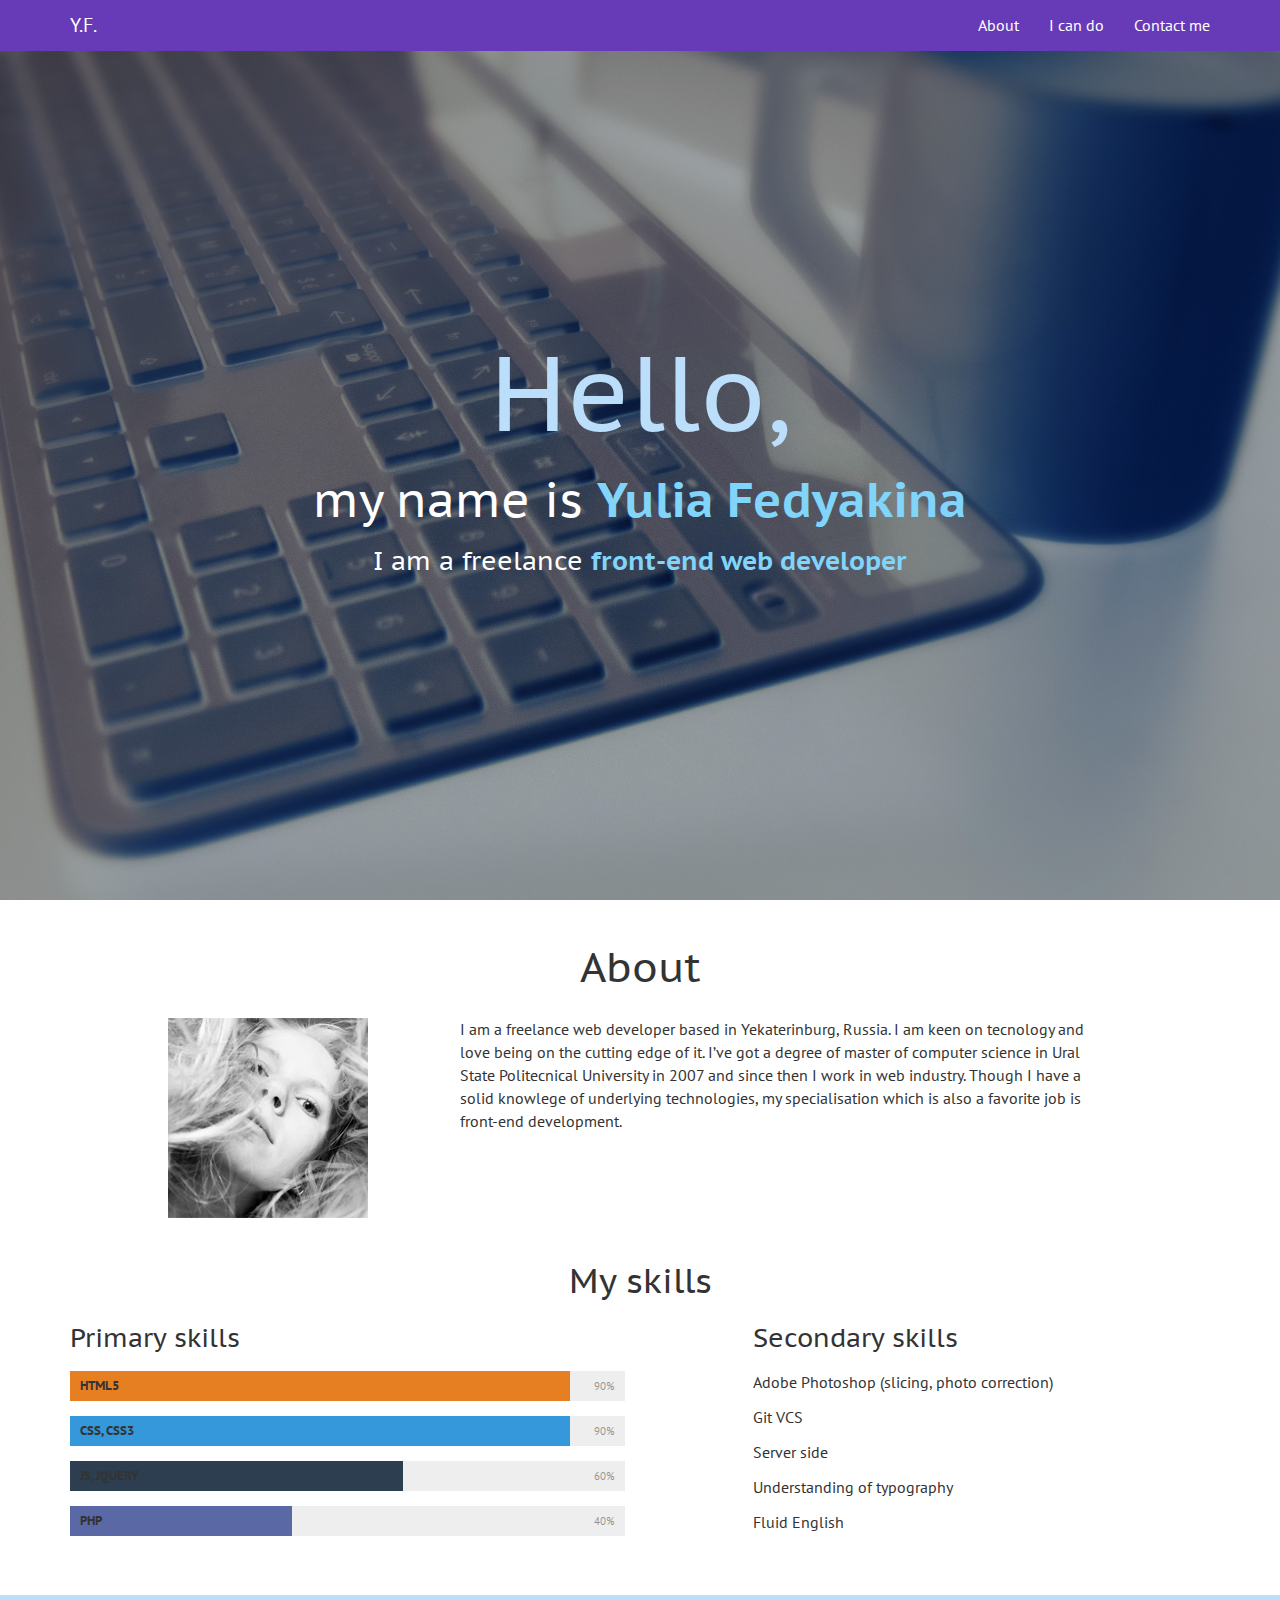
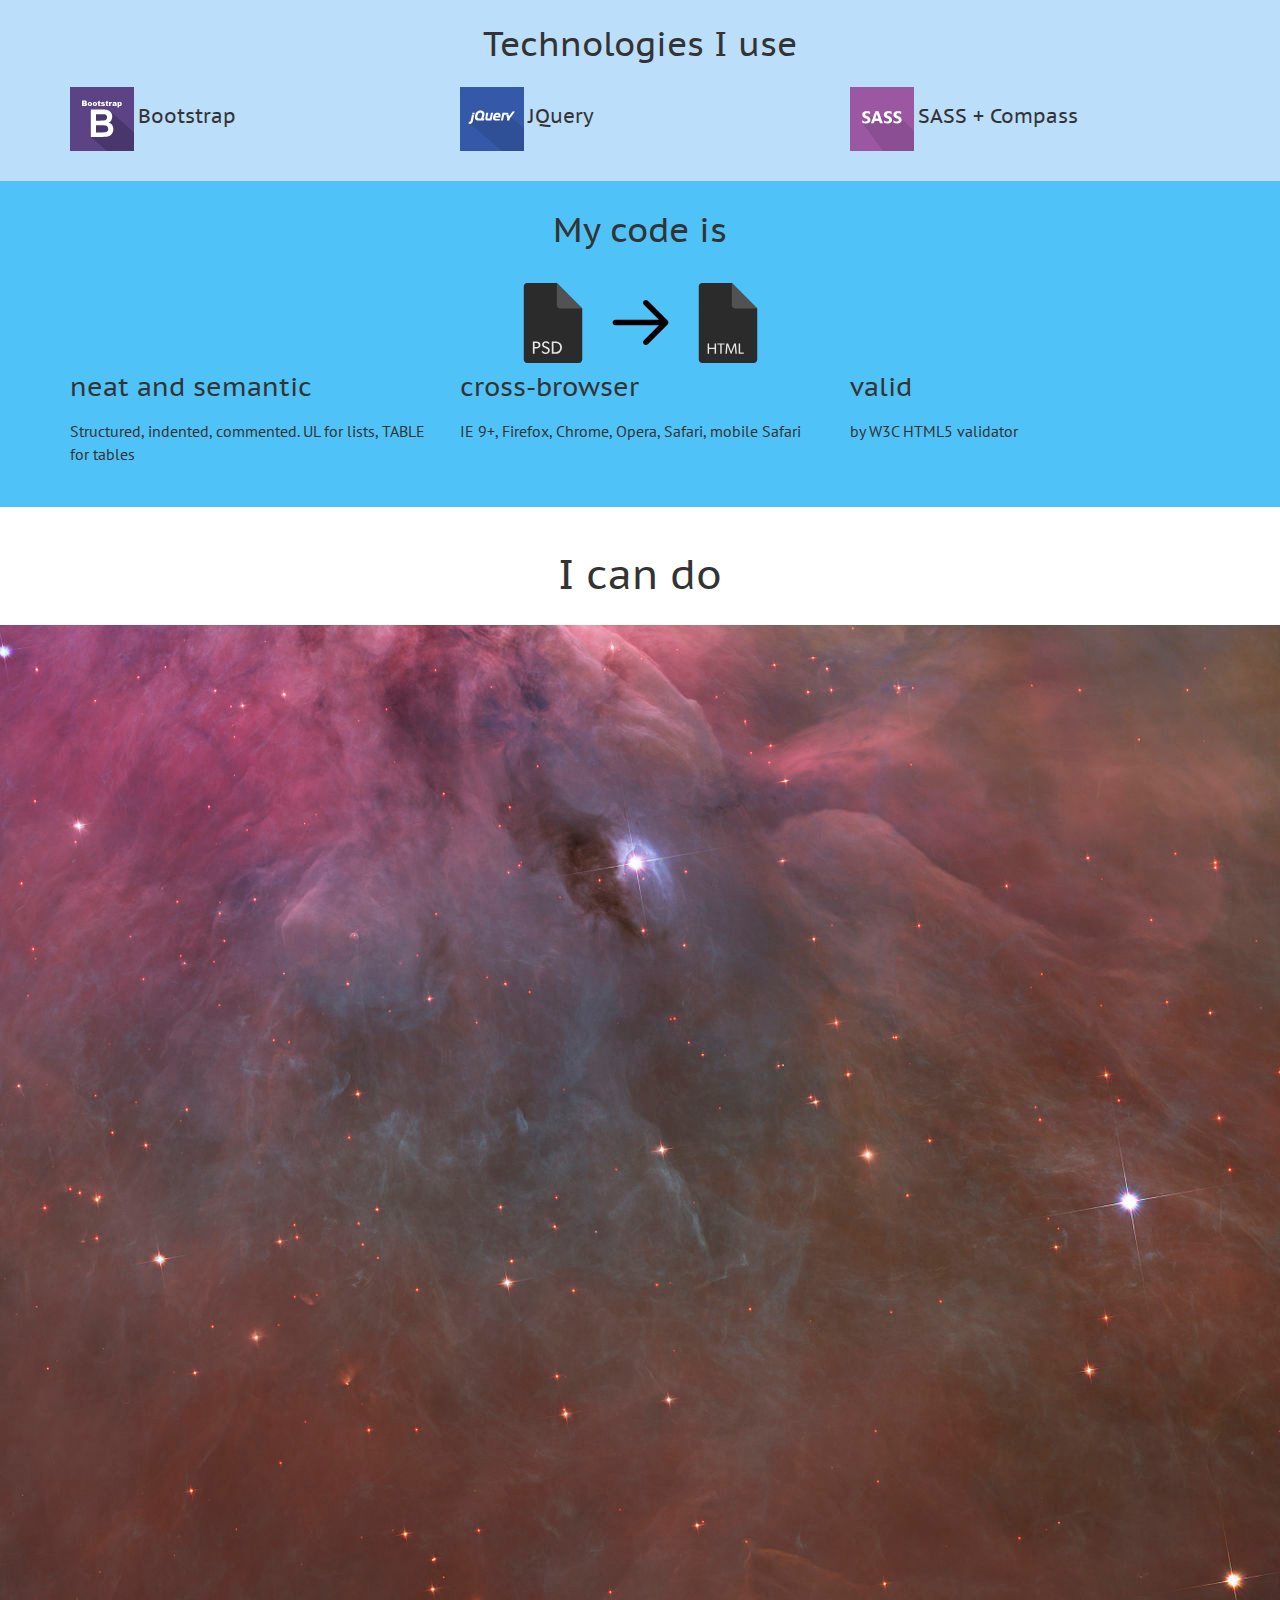
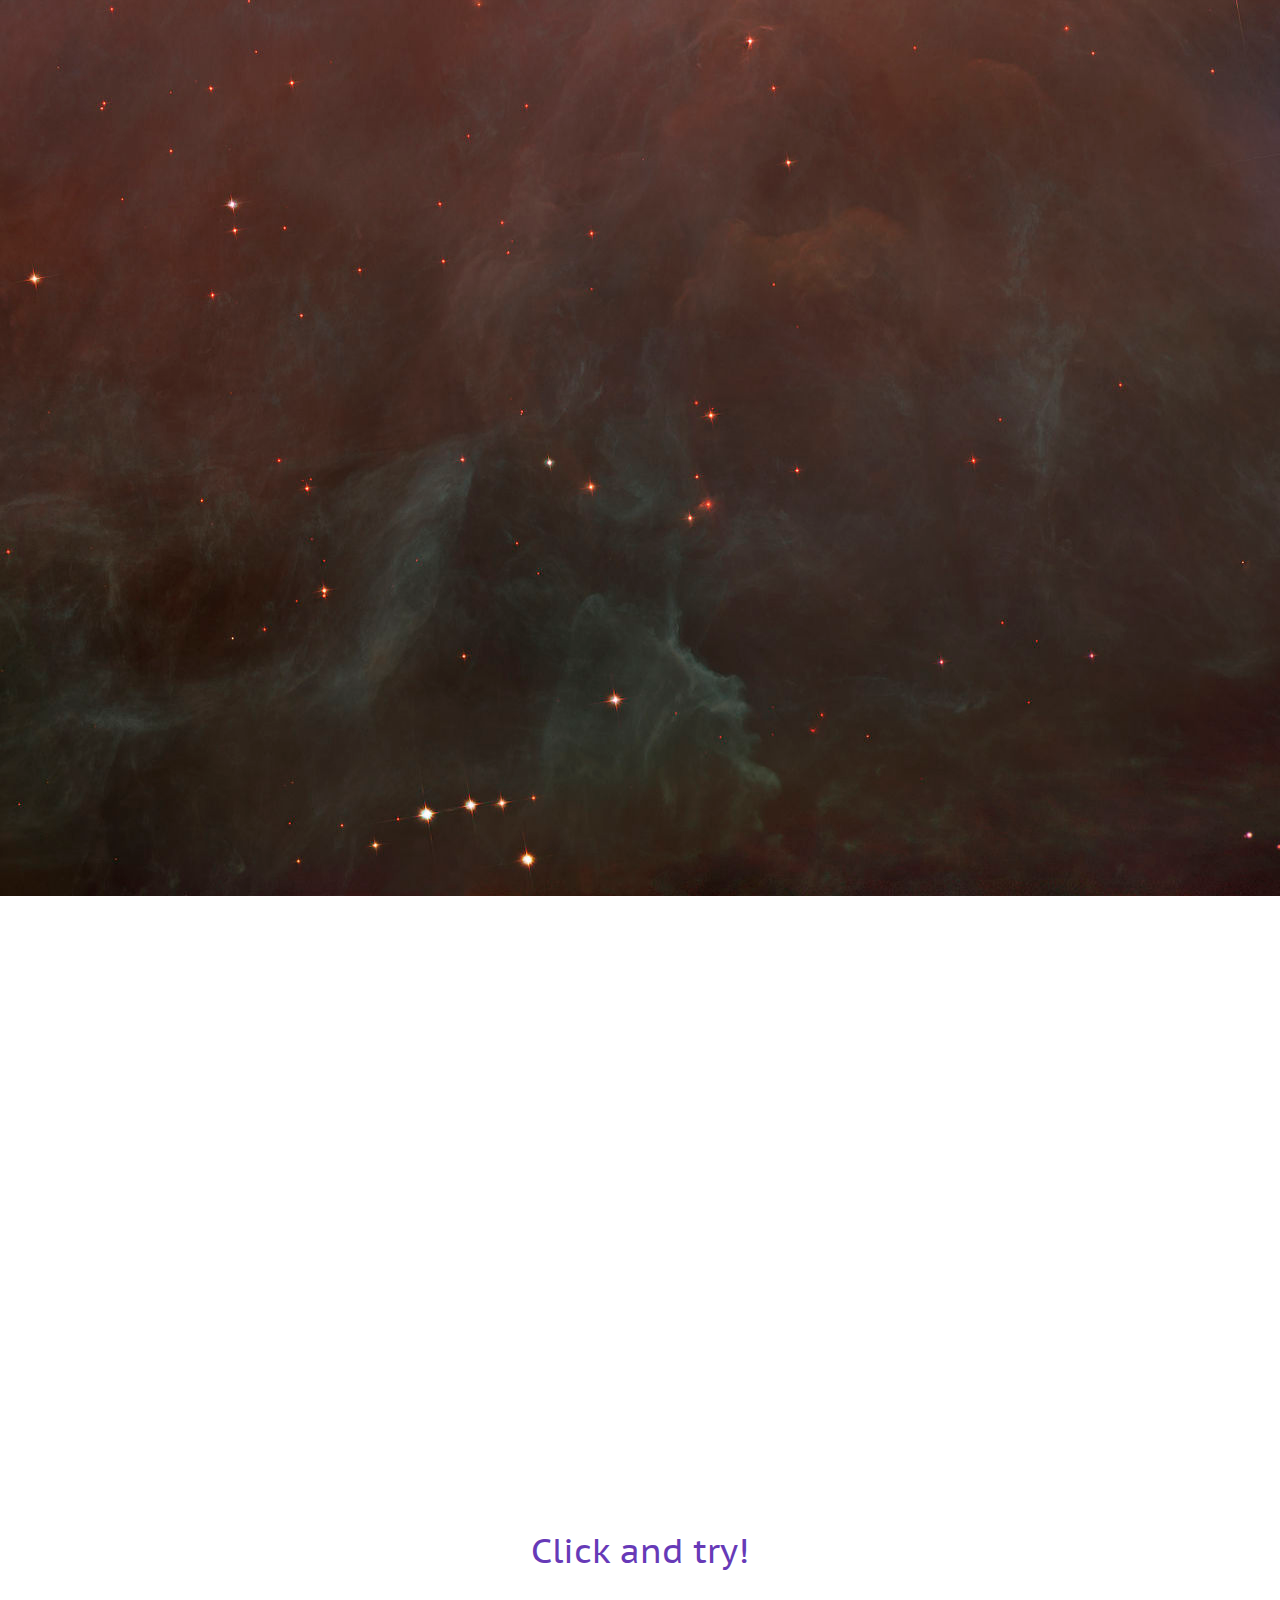
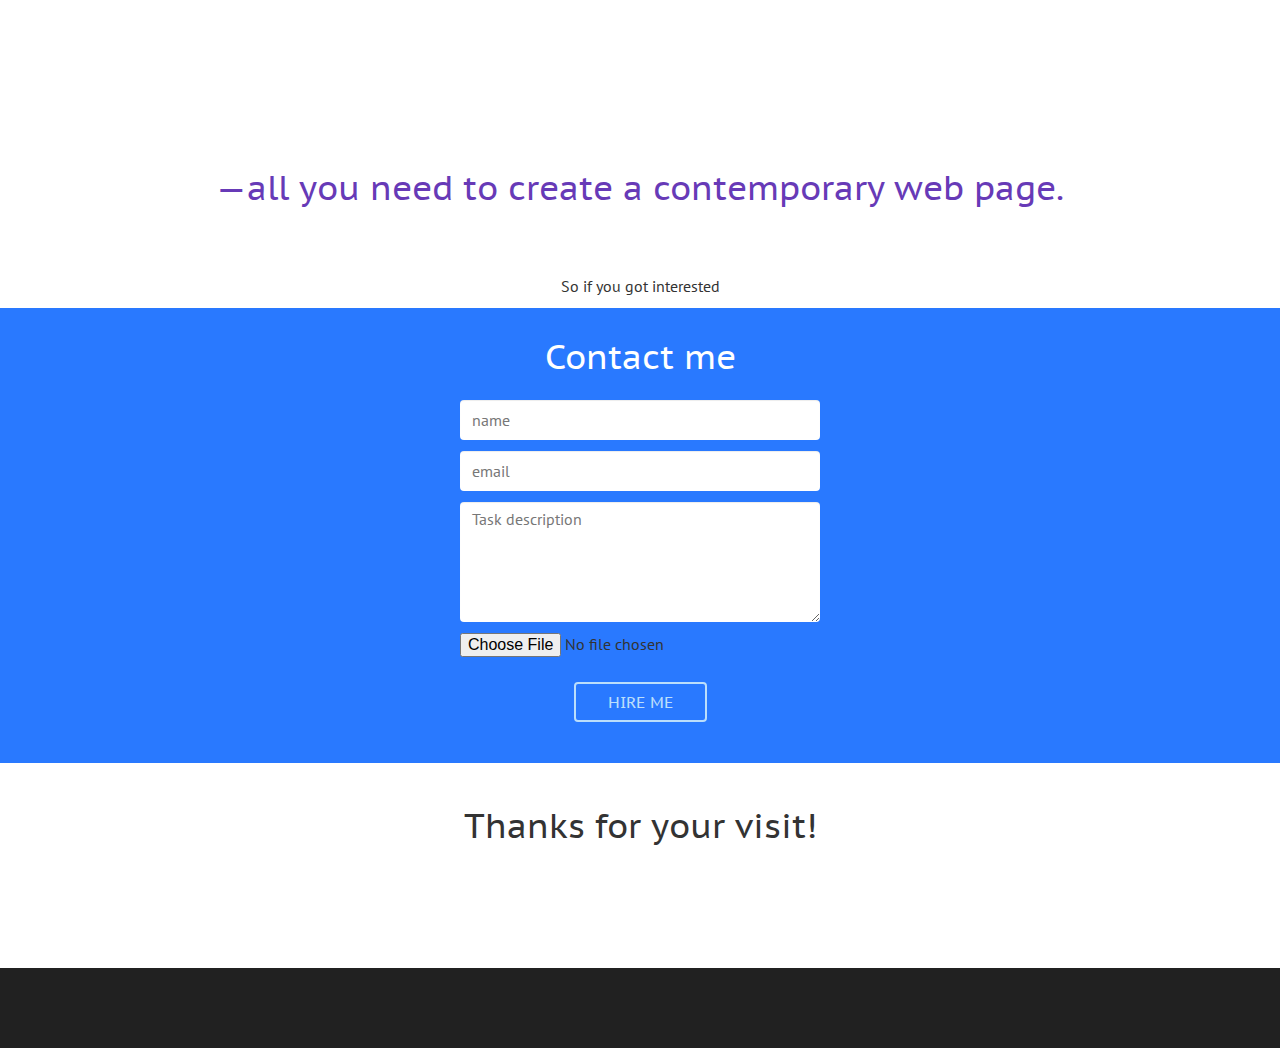
==== commit a5c09553: "На хостинг" ====
--- a/index-if.html
+++ b/index-if.html
@@ -2,7 +2,7 @@
 <html lang="en">
 	<head>
 		<meta charset="utf-8">
-		<title>Bootstrap 3, from LayoutIt!</title>
+		<title>Yulia Fedyakina&nbsp;&mdash; freelance front-end web developer</title>
 		<meta name="viewport" content="width=device-width, initial-scale=1.0">
 		<meta name="description" content="">
 		<meta name="author" content="">
@@ -45,7 +45,7 @@
 						<button type="button" class="navbar-toggle" data-toggle="collapse" data-target="#bs-example-navbar-collapse-1">
 							<span class="sr-only">Toggle navigation</span><span class="icon-bar"></span><span class="icon-bar"></span><span class="icon-bar"></span>
 						</button>
-						<a class="navbar-brand" href="#">Y.F.</a>
+						<a class="navbar-brand" href="#wrapper">Y.F.</a>
 					</div>
 
 					<div class="collapse navbar-collapse" id="bs-example-navbar-collapse-1">
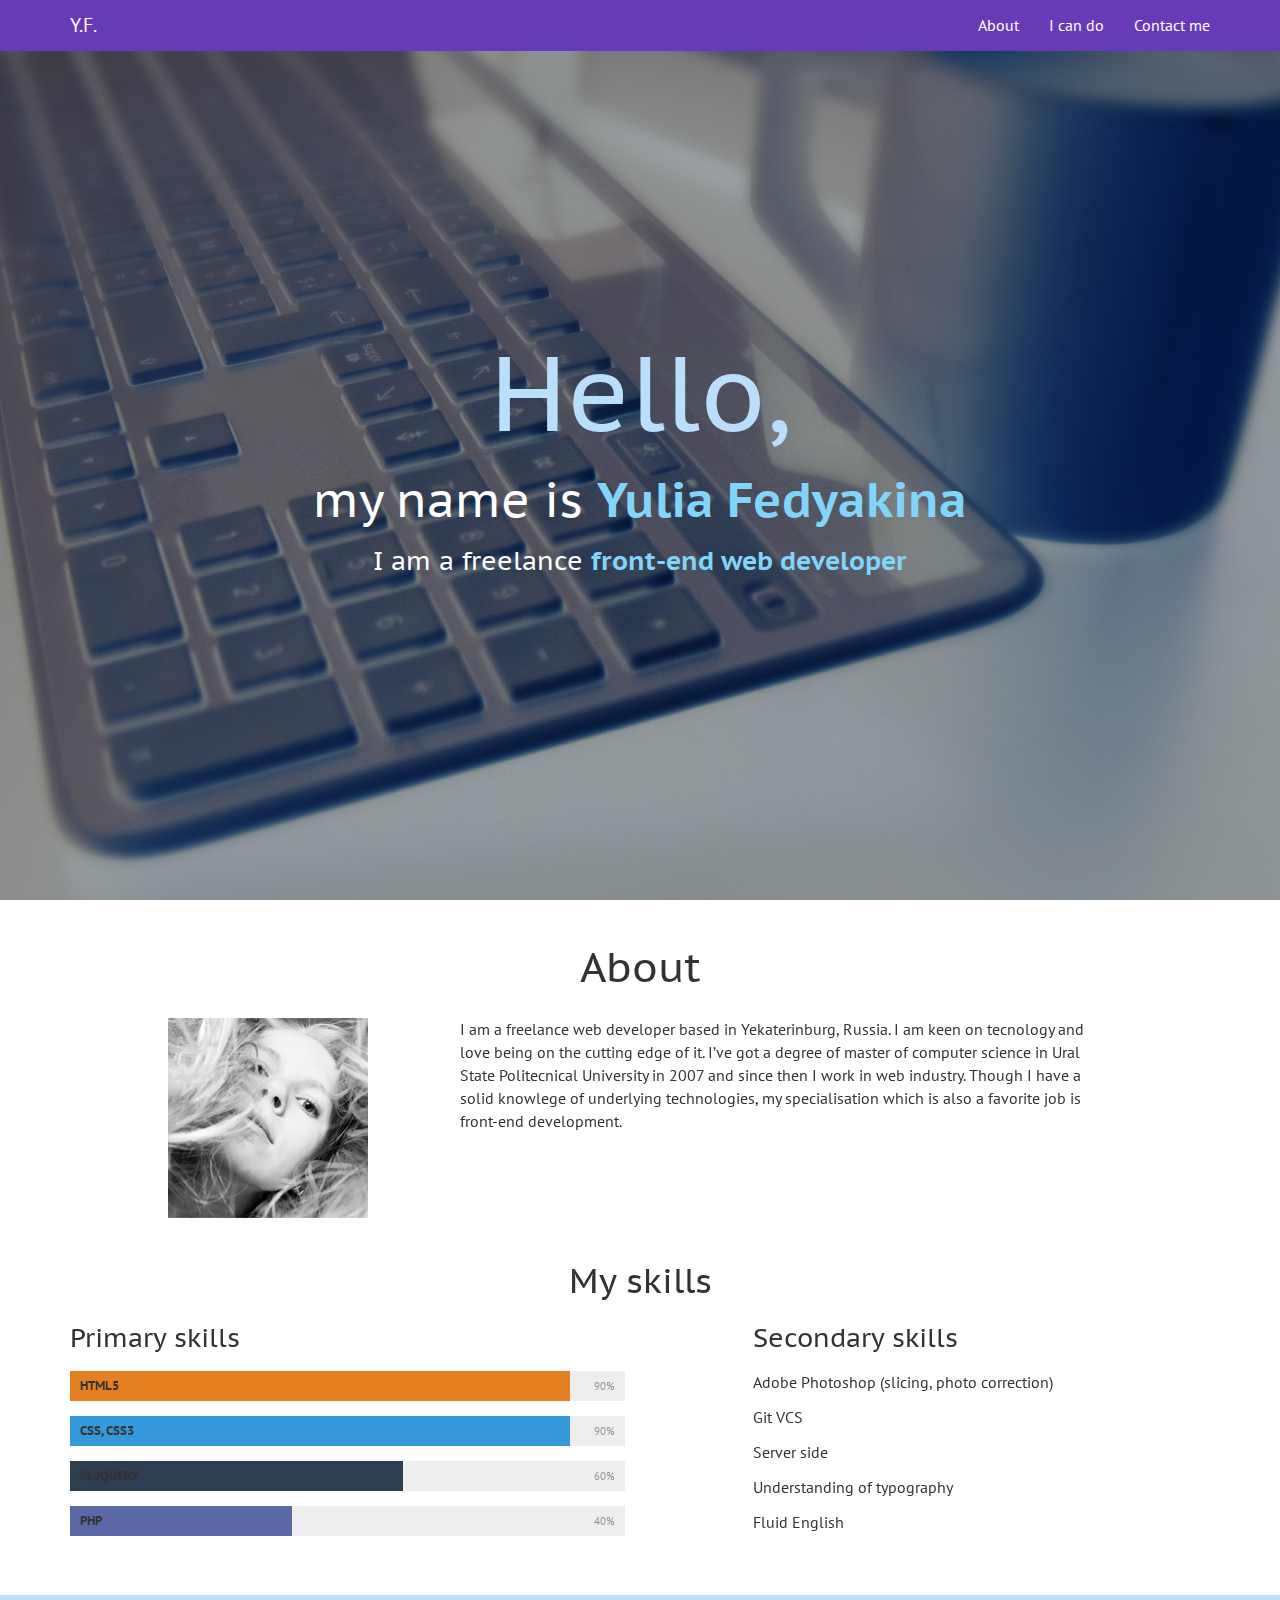
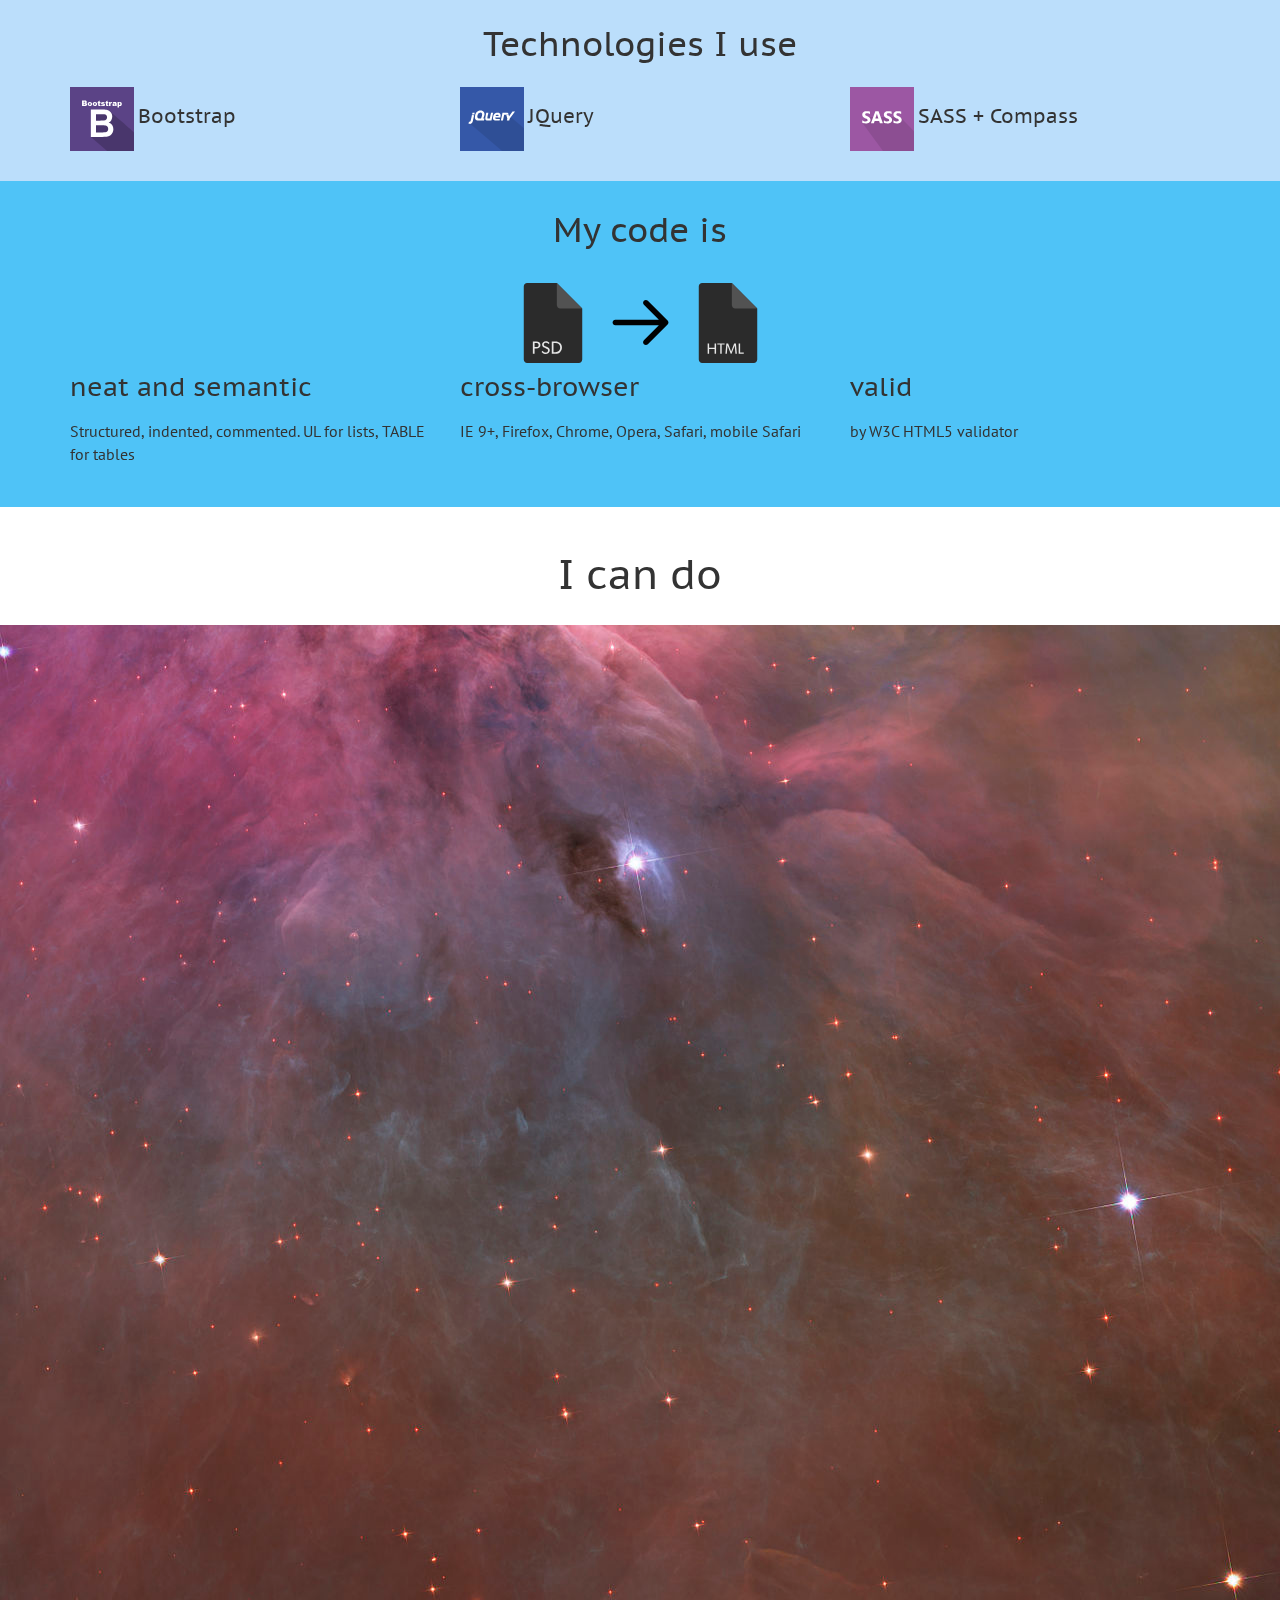
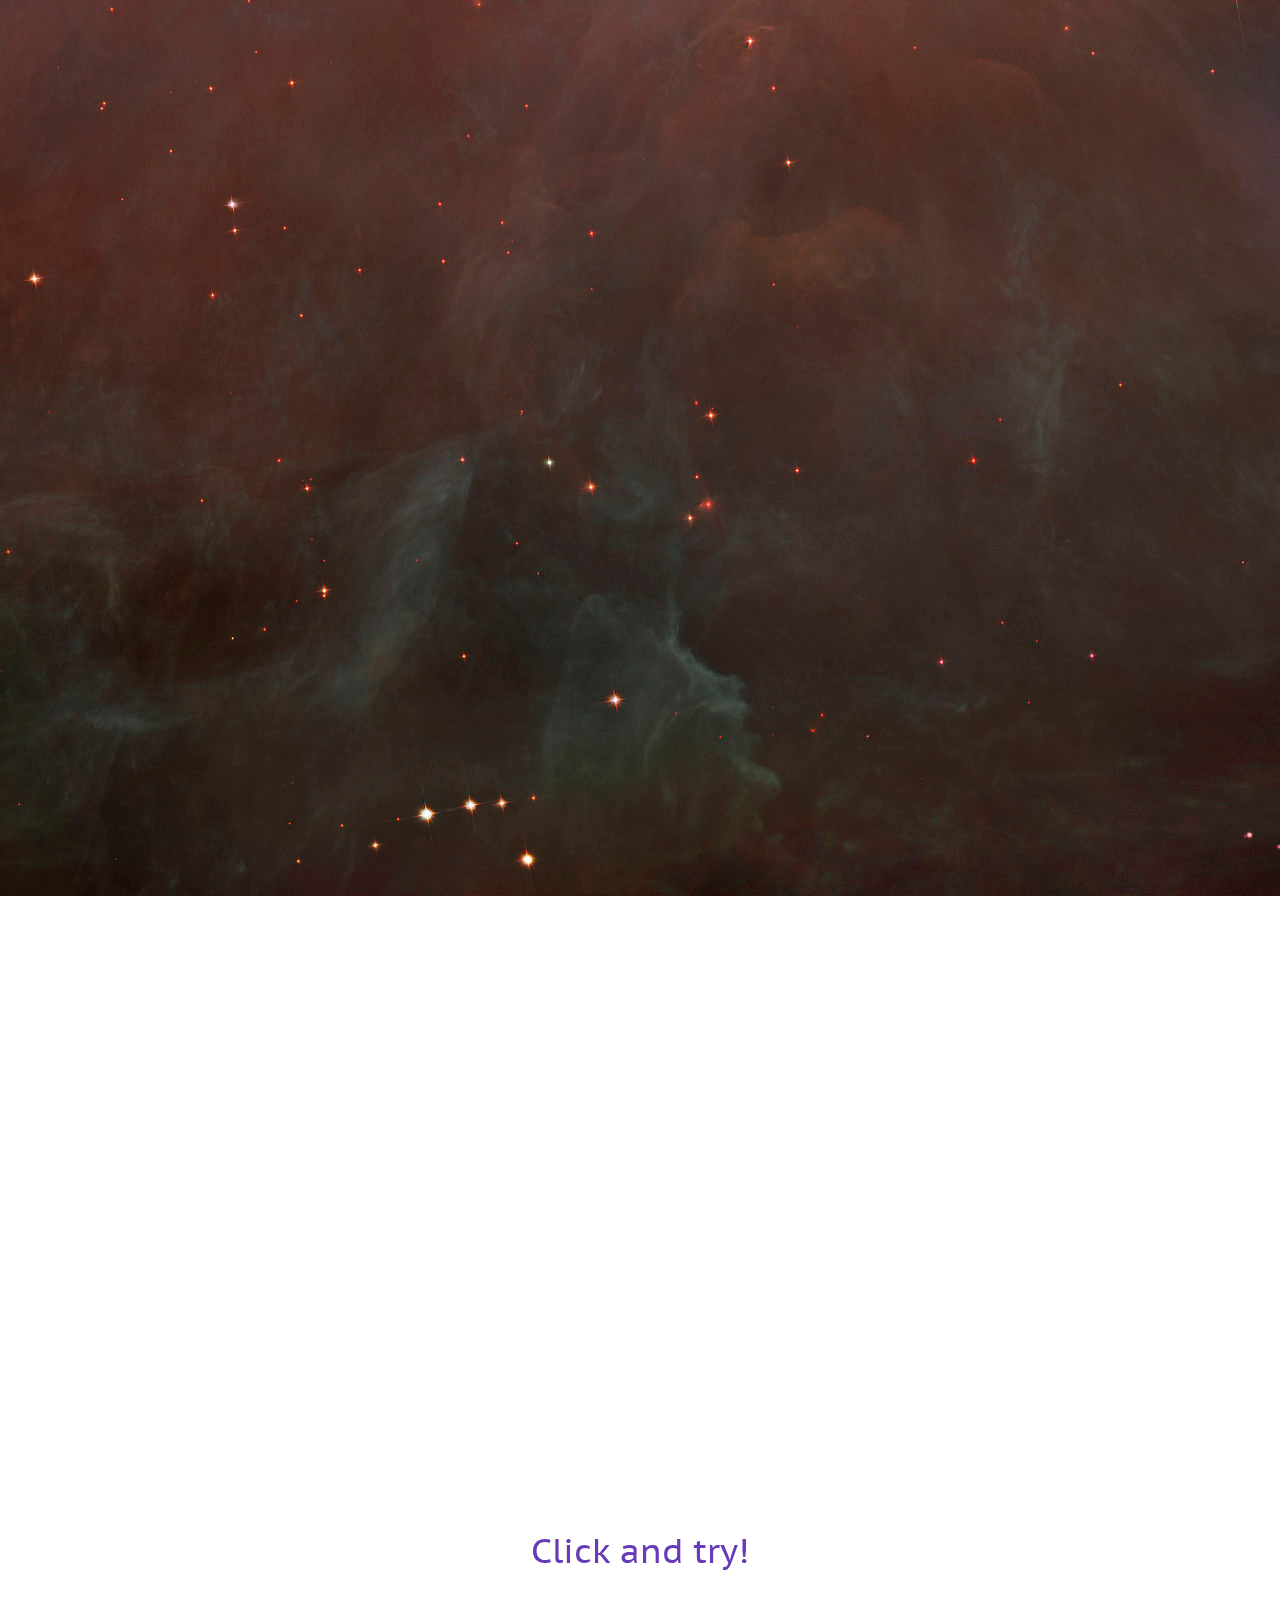
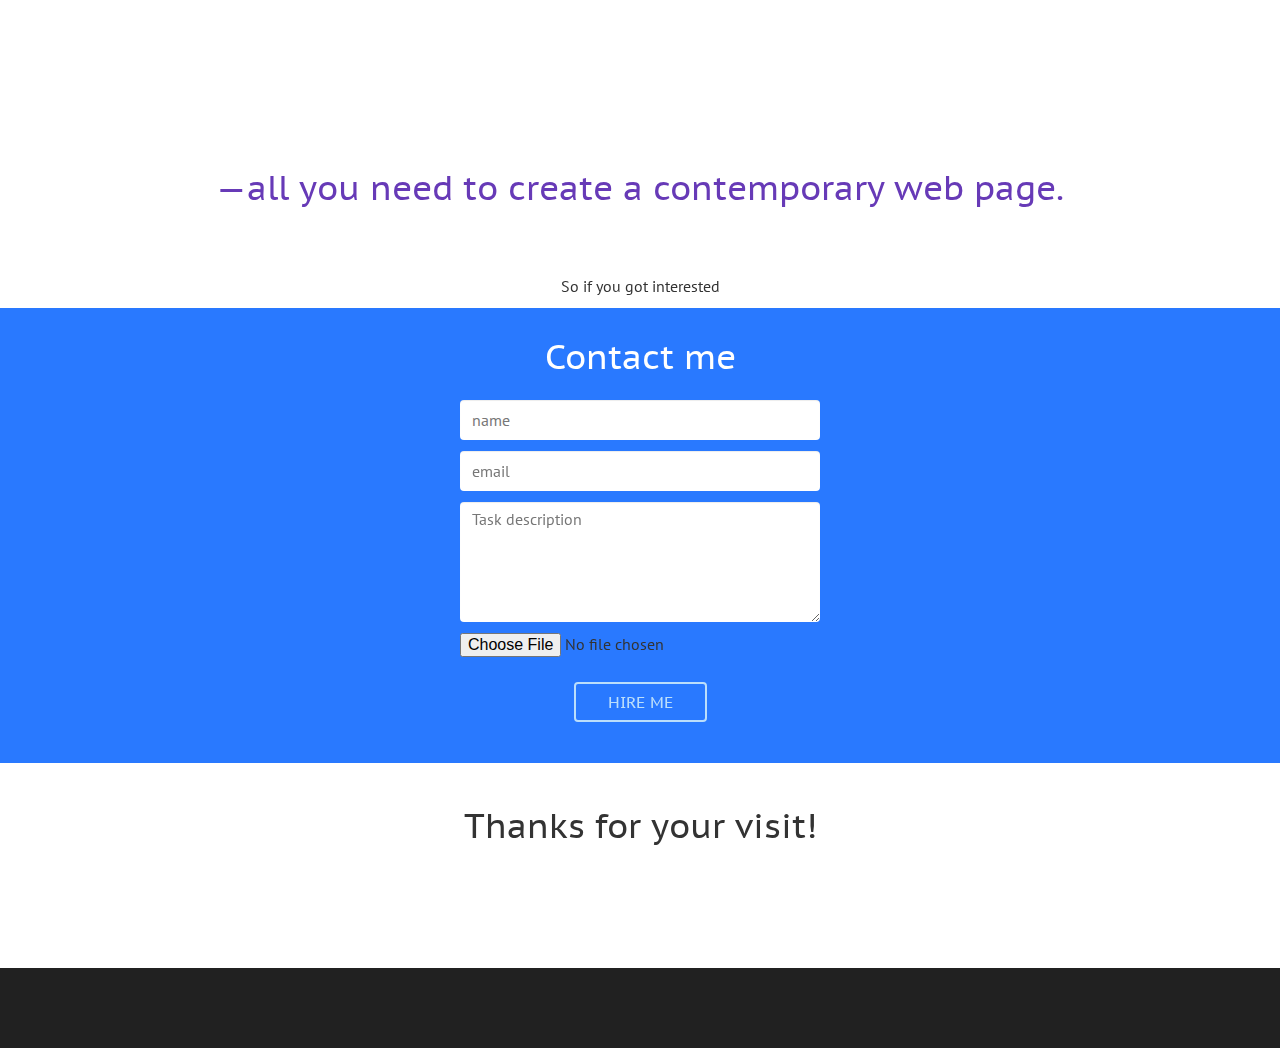
==== commit ee520c8d: "Revert "Улучшение фейда"" ====
--- a/index-if.html
+++ b/index-if.html
@@ -271,7 +271,7 @@
 				<div class="container">
 					<div class="row">
 						<div class="col-md-4 col-md-offset-4">
-							<form id="contact-form" action="index_submit" method="get" accept-charset="utf-8">
+							<form id="contact-form" action="mailto:saigach@gmail.com" method="get" accept-charset="utf-8">
 								<p><input type="text" class="form-control" placeholder="name"></input></p>
 								<p><input type="email" class="form-control" placeholder="email"></input></p>  
 								<p><textarea placeholder="Task description" class="form-control" ></textarea></p>
@@ -337,10 +337,18 @@
 				    $('html,body').animate({scrollTop: ($($(this).attr("href")).offset().top-90)});
 				});
 				
-				
+				$('body').css({opacity: 0});
 			});
 			$("#pausing").height($(window).height()*3);
 			$("#main-header").height($(window).height());
+			
+			$('body').css({opacity: 0});
+			$(window).load(function() {
+    			//if (window.localStorage && !localStorage['faded']) {
+			        //localStorage['faded'] = true;
+			        $('body').animate({opacity: 1}, 1000);
+			    //}
+			});
 	</script>
 	</div>
 	</body>
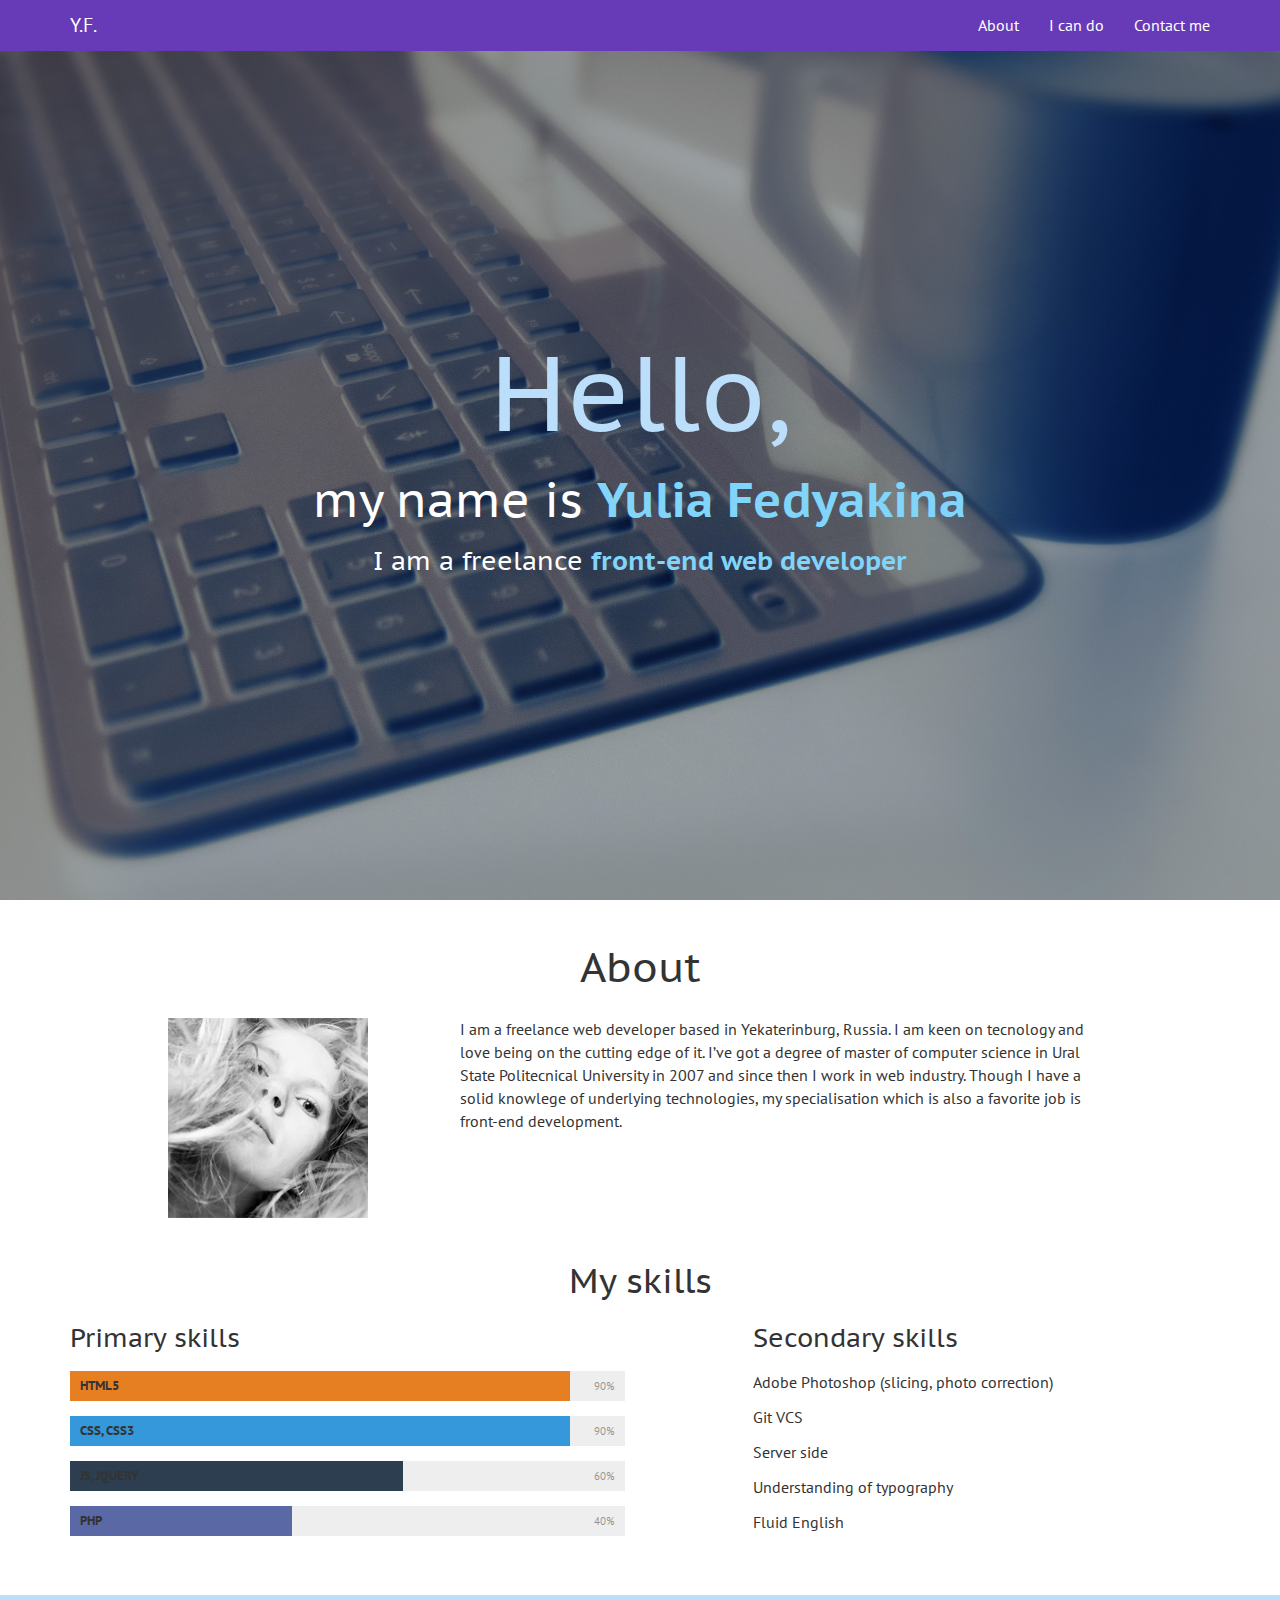
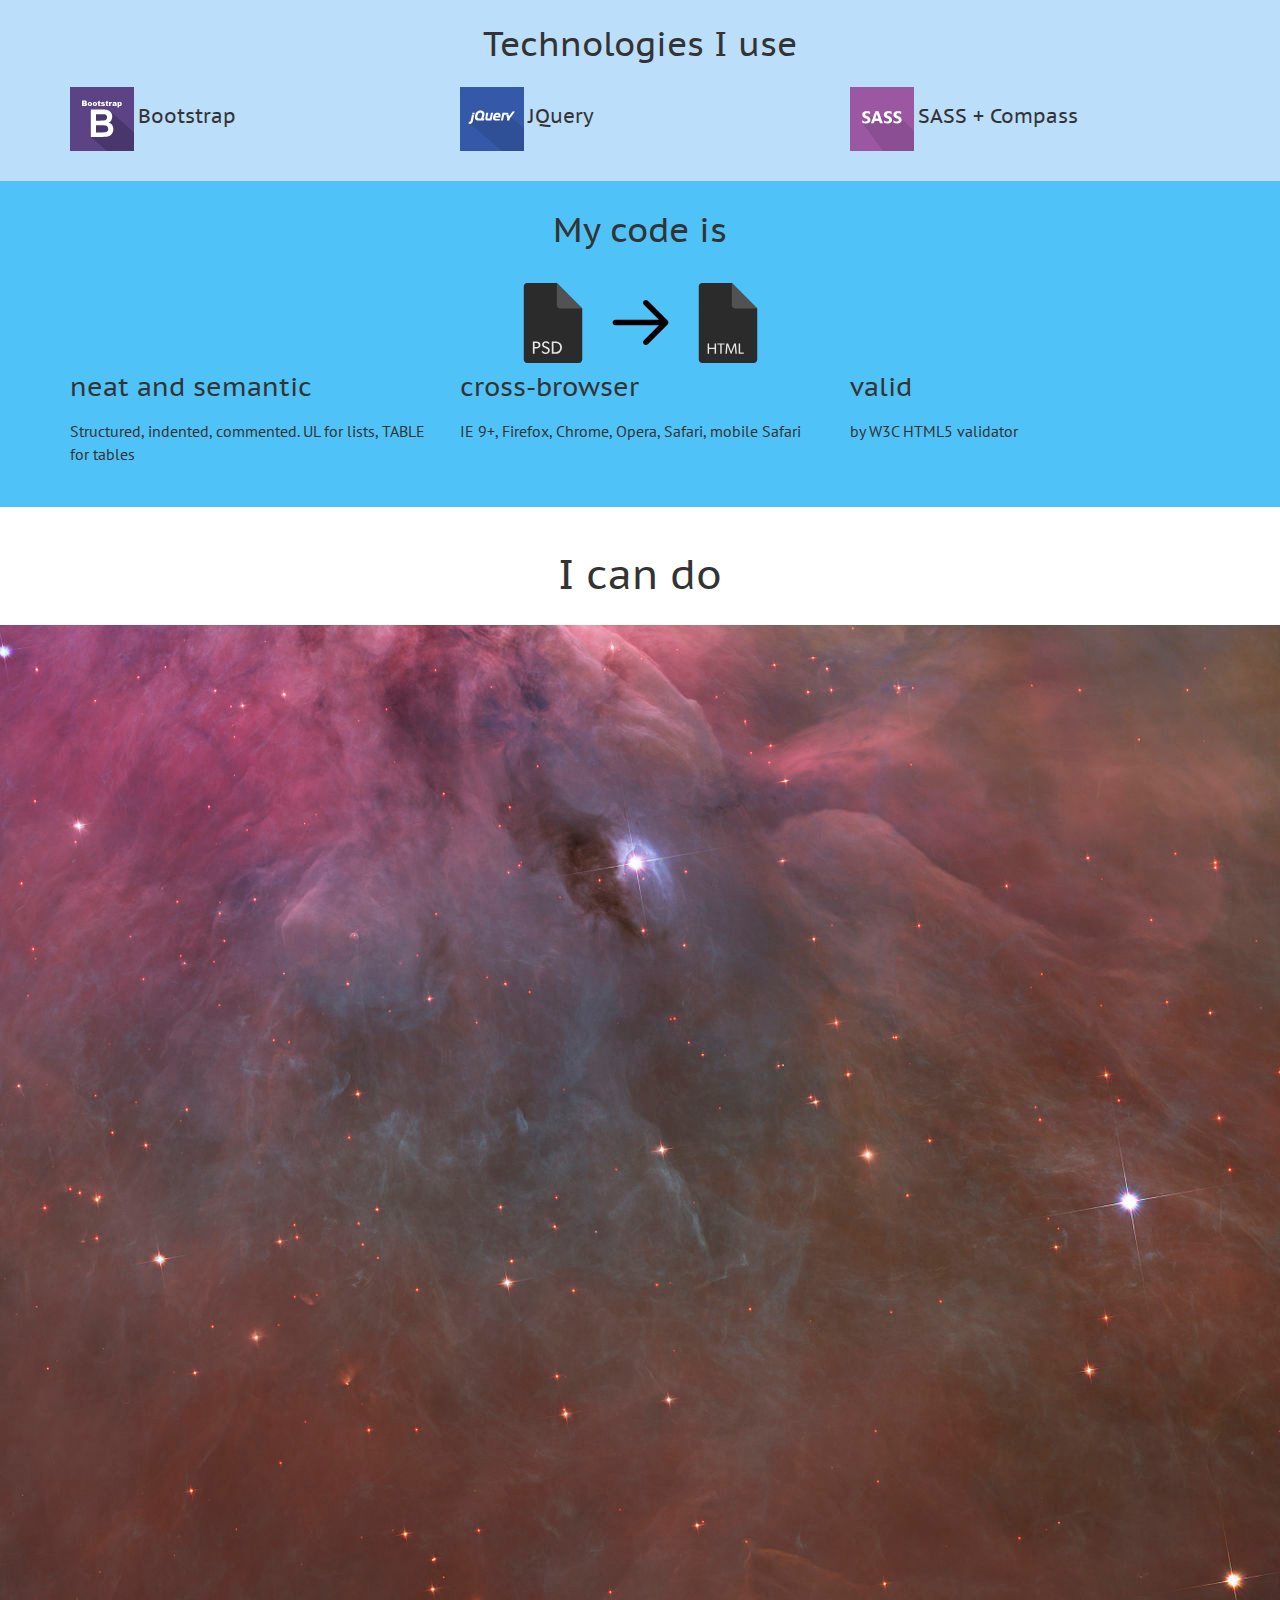
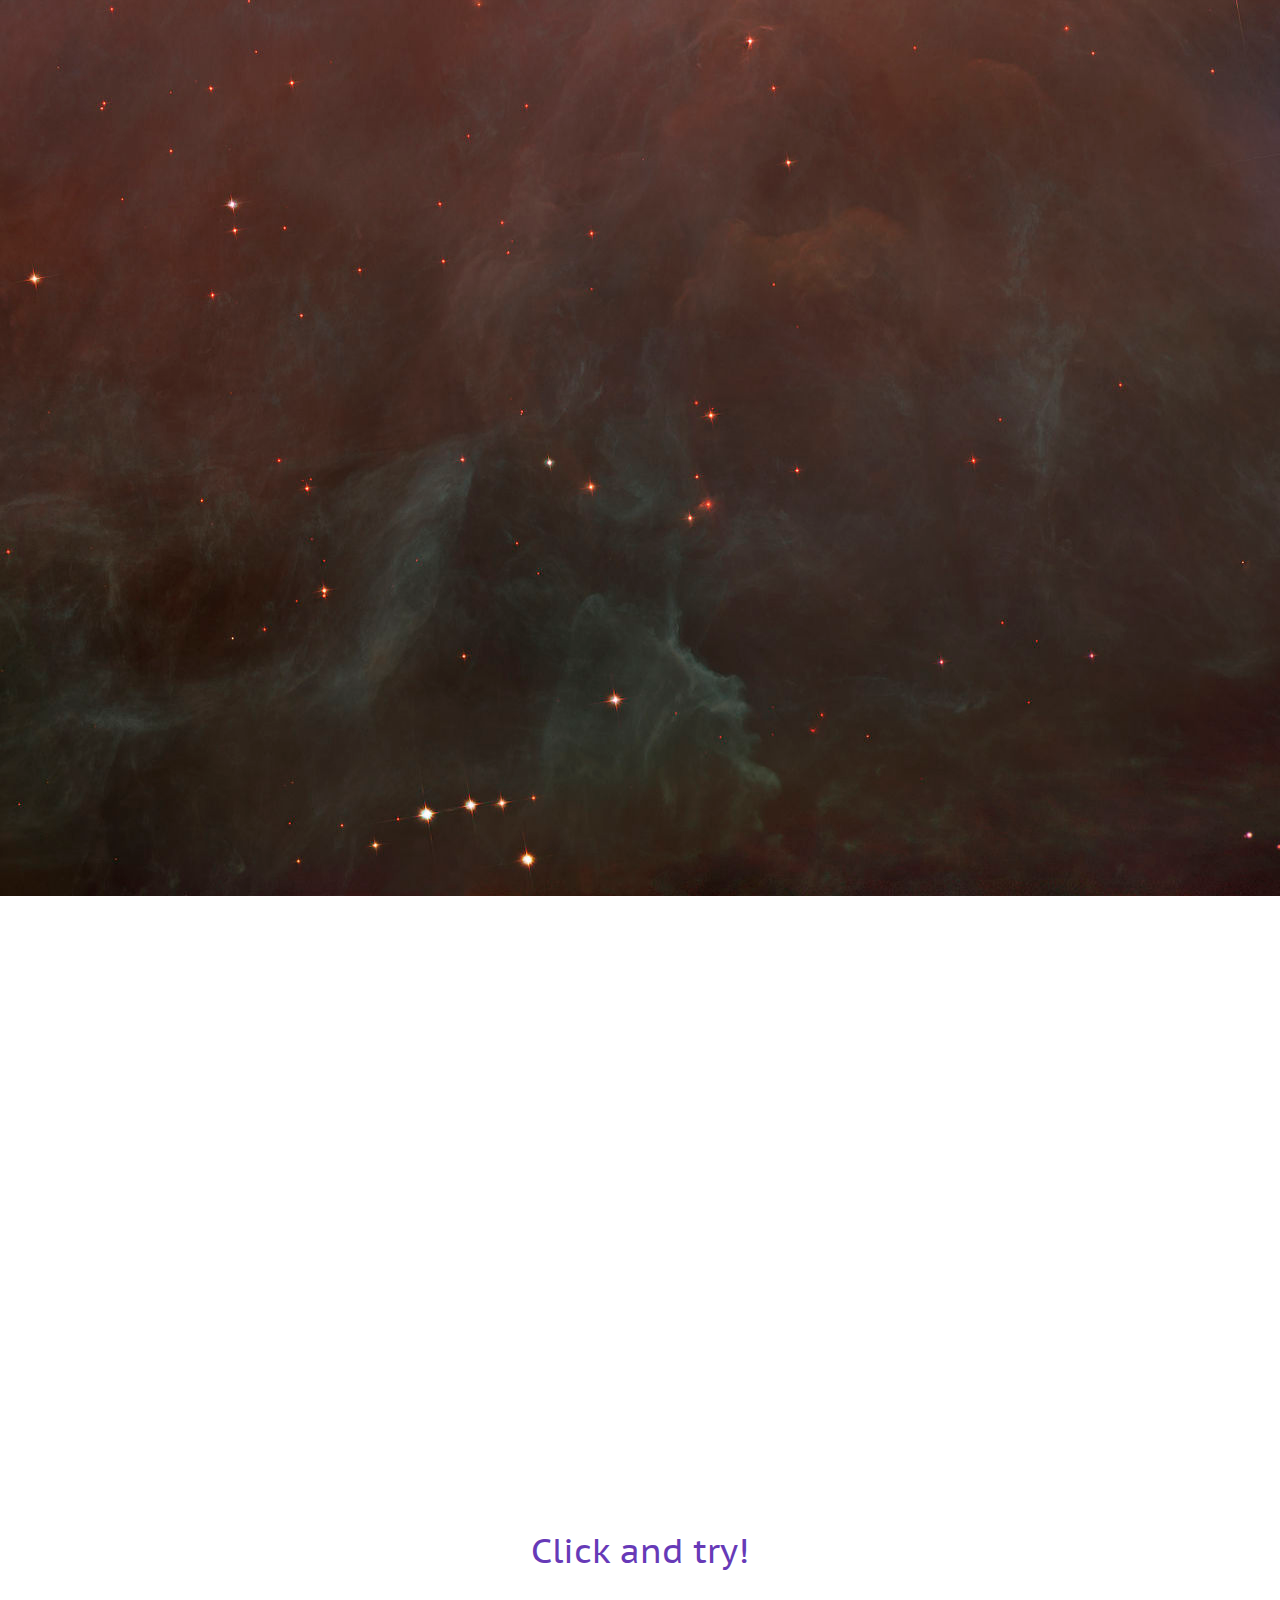
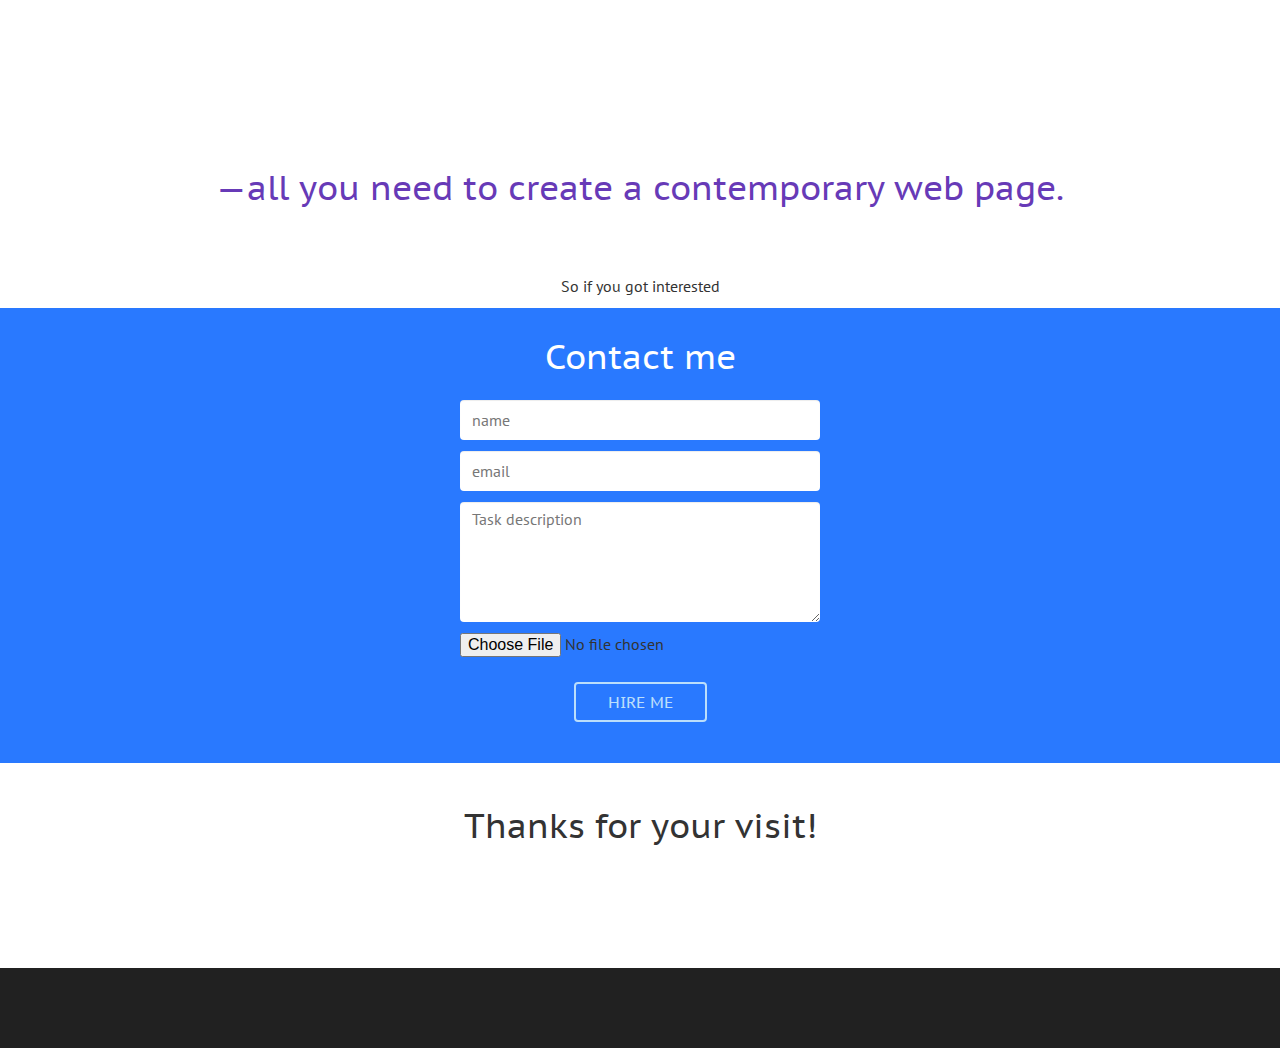
==== commit 192c02d5: "Добавлена надпись" ====
--- a/index-if.html
+++ b/index-if.html
@@ -305,9 +305,11 @@
 				var s = skrollr.init({
 				});
 				
+				var iframe = parent.document.getElementById('wrapper');
+				$iframe = $(iframe);
+				
 				$('.squeeze').on('click', function() {
-					var iframe = parent.document.getElementById('wrapper');
-					$iframe = $(iframe);
+
 					//var innerDoc = iframe.contentDocument || iframe.contentWindow.document;
 					$stage3 = $('#stage3');
 					var clicks = $iframe.data('clicks');
@@ -337,18 +339,20 @@
 				    $('html,body').animate({scrollTop: ($($(this).attr("href")).offset().top-90)});
 				});
 				
-				$('body').css({opacity: 0});
+
+				
+				$(window).load(function() {
+			        $iframe.animate({opacity: 1}, 1000);
+			        $(parent.document.getElementById('loader')).fadeOut(200);
+				});
+				
 			});
 			$("#pausing").height($(window).height()*3);
 			$("#main-header").height($(window).height());
 			
-			$('body').css({opacity: 0});
-			$(window).load(function() {
-    			//if (window.localStorage && !localStorage['faded']) {
-			        //localStorage['faded'] = true;
-			        $('body').animate({opacity: 1}, 1000);
-			    //}
-			});
+			
+
+
 	</script>
 	</div>
 	</body>
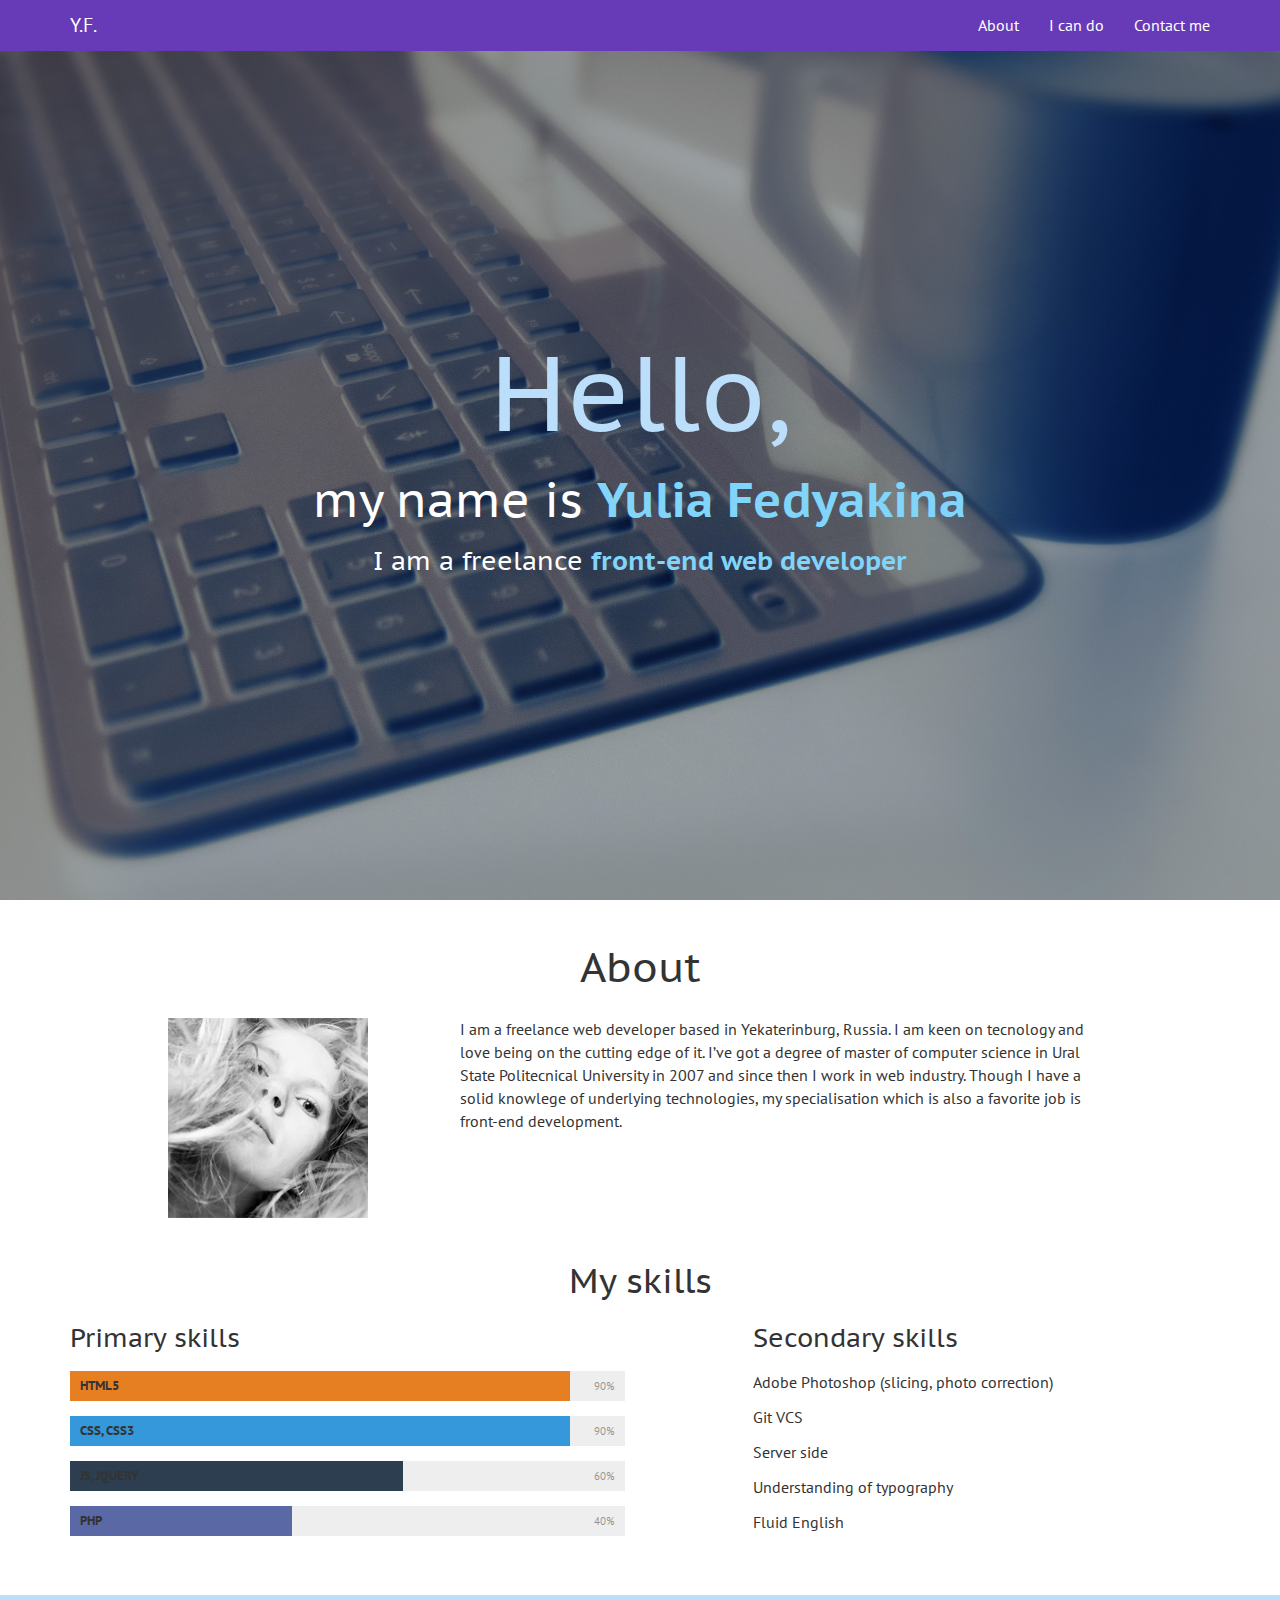
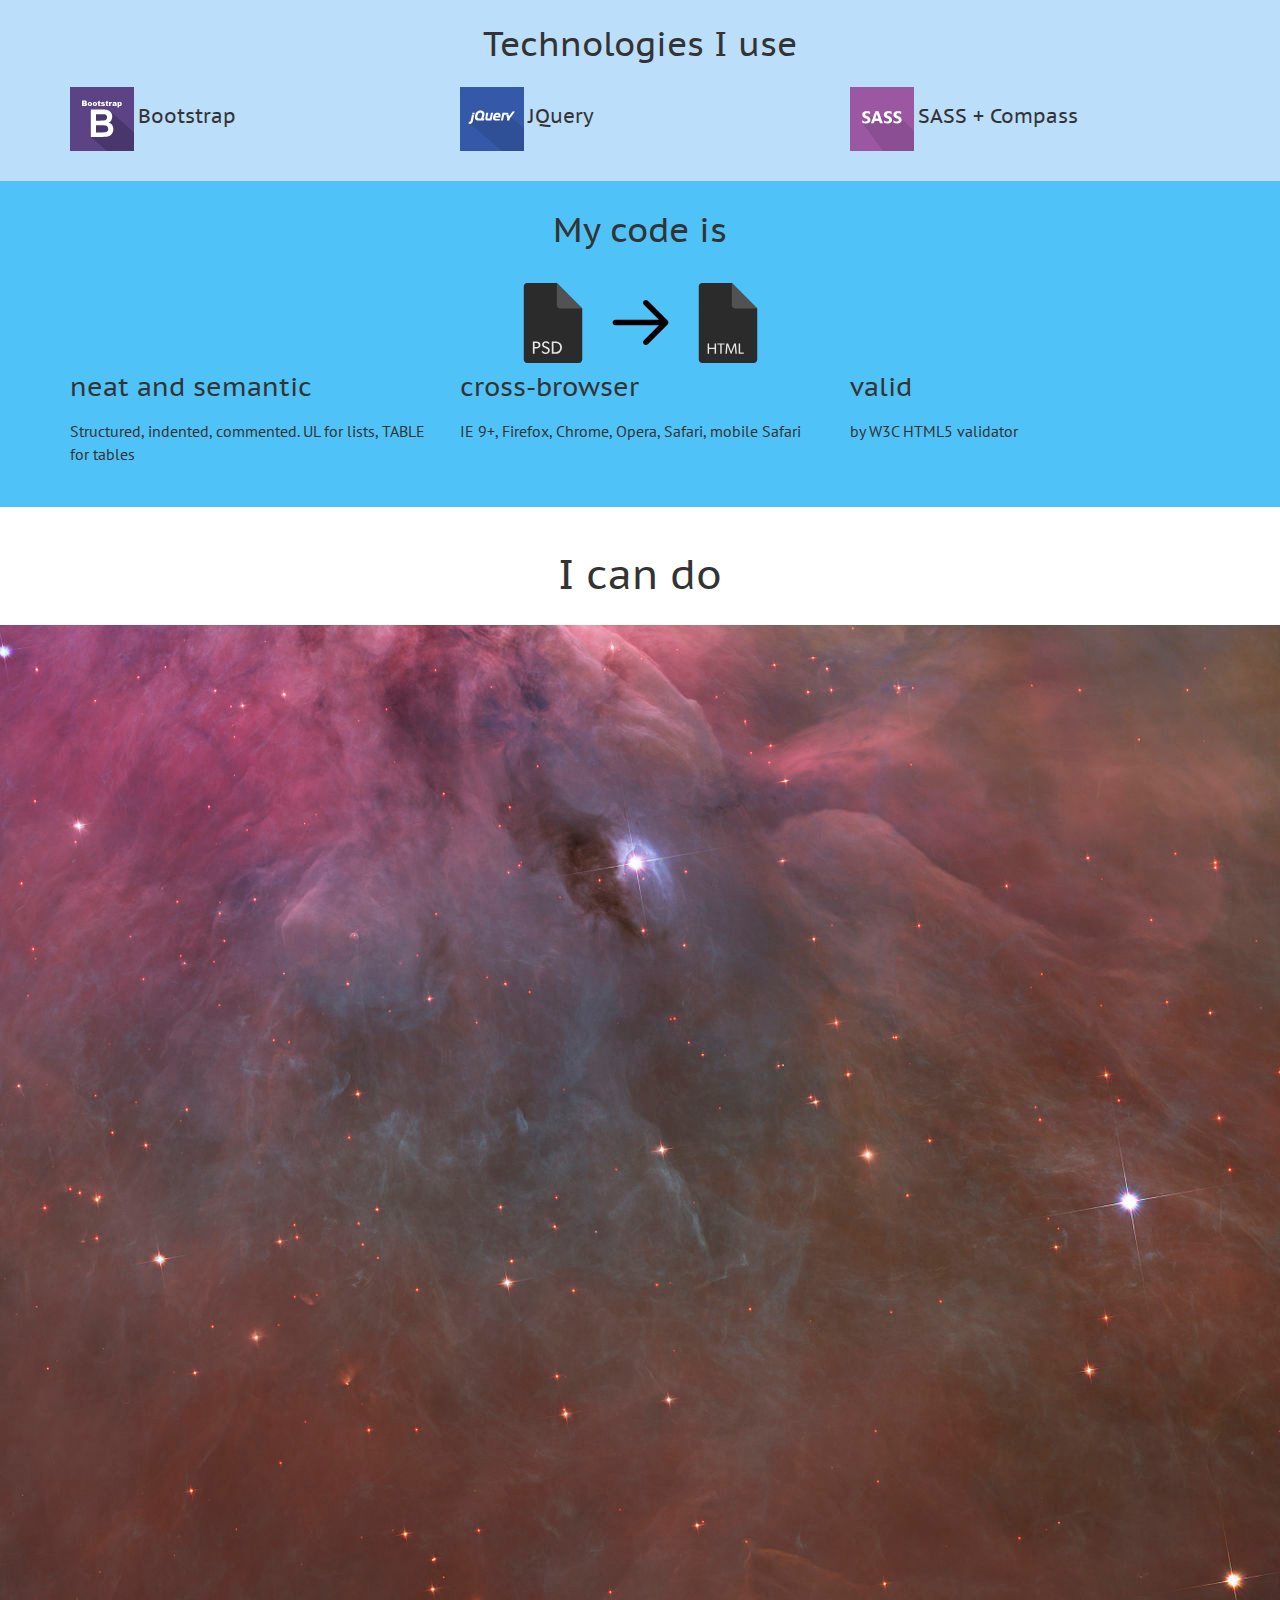
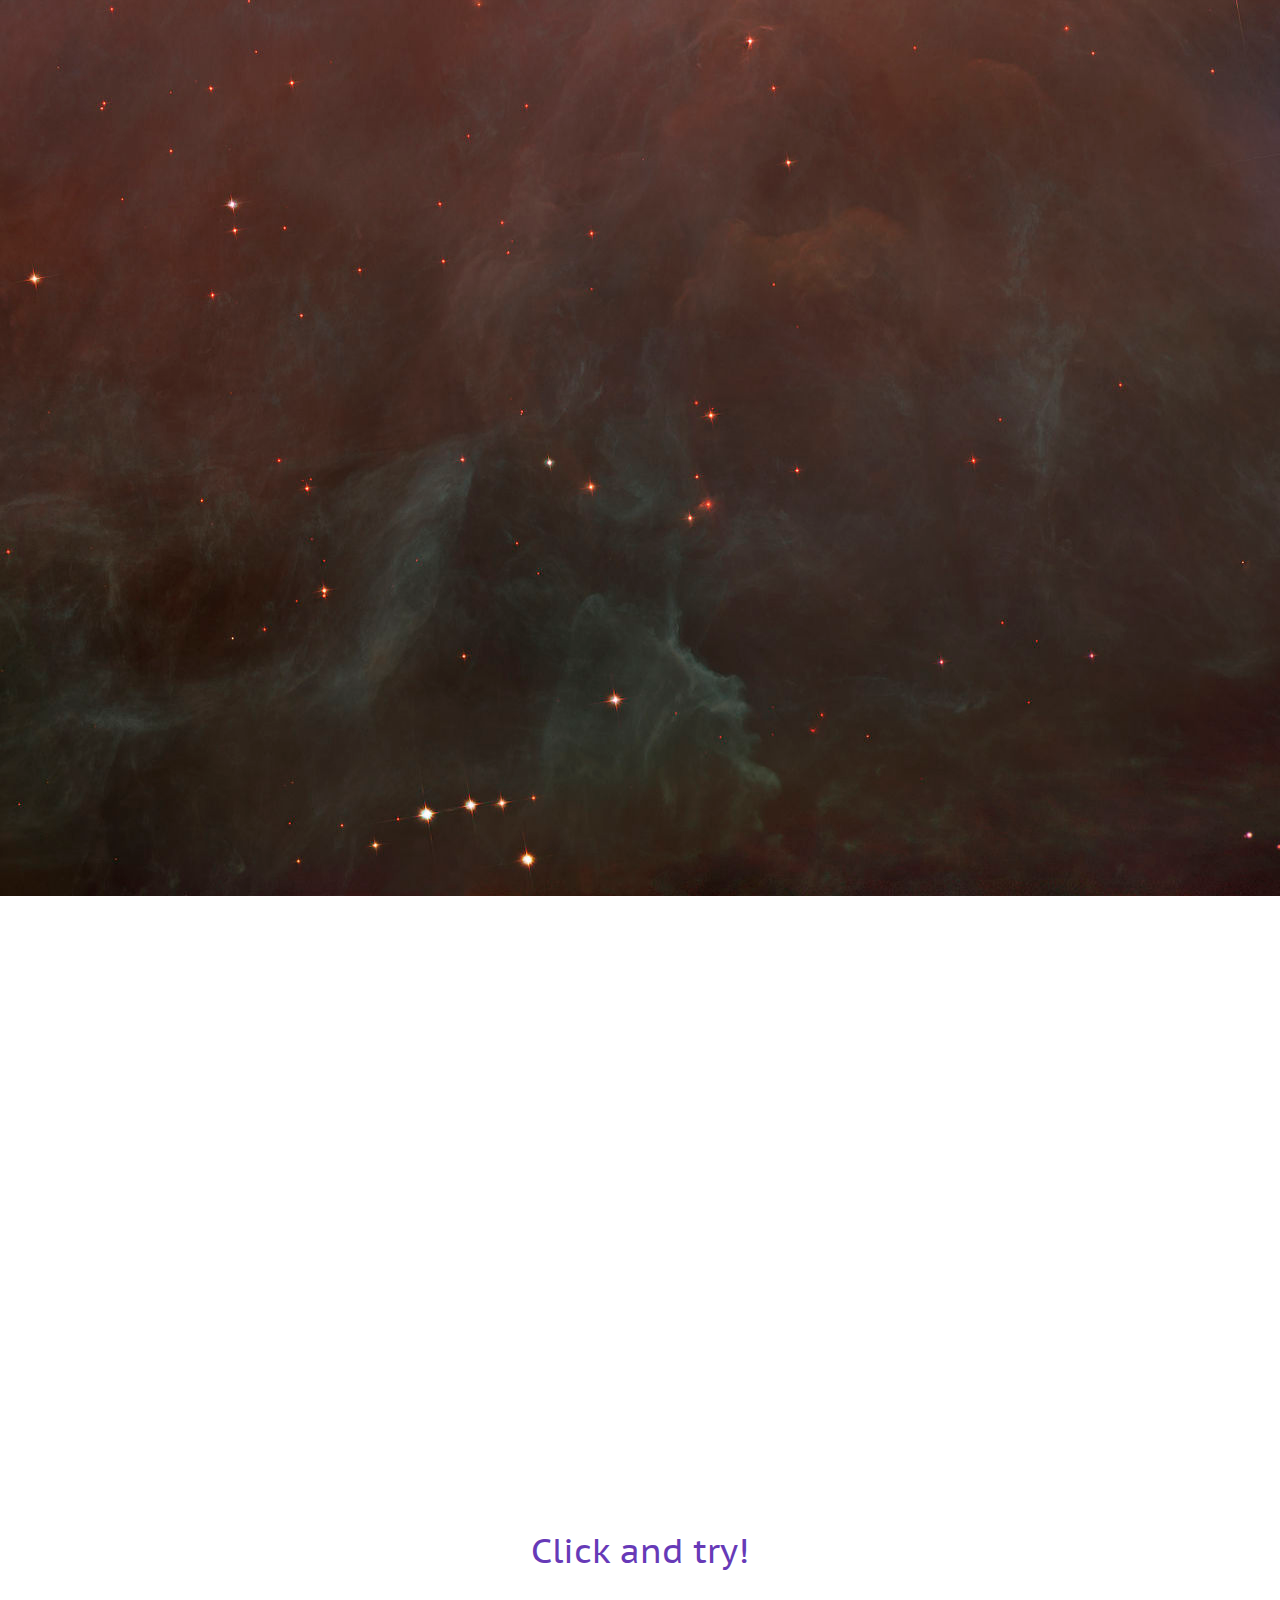
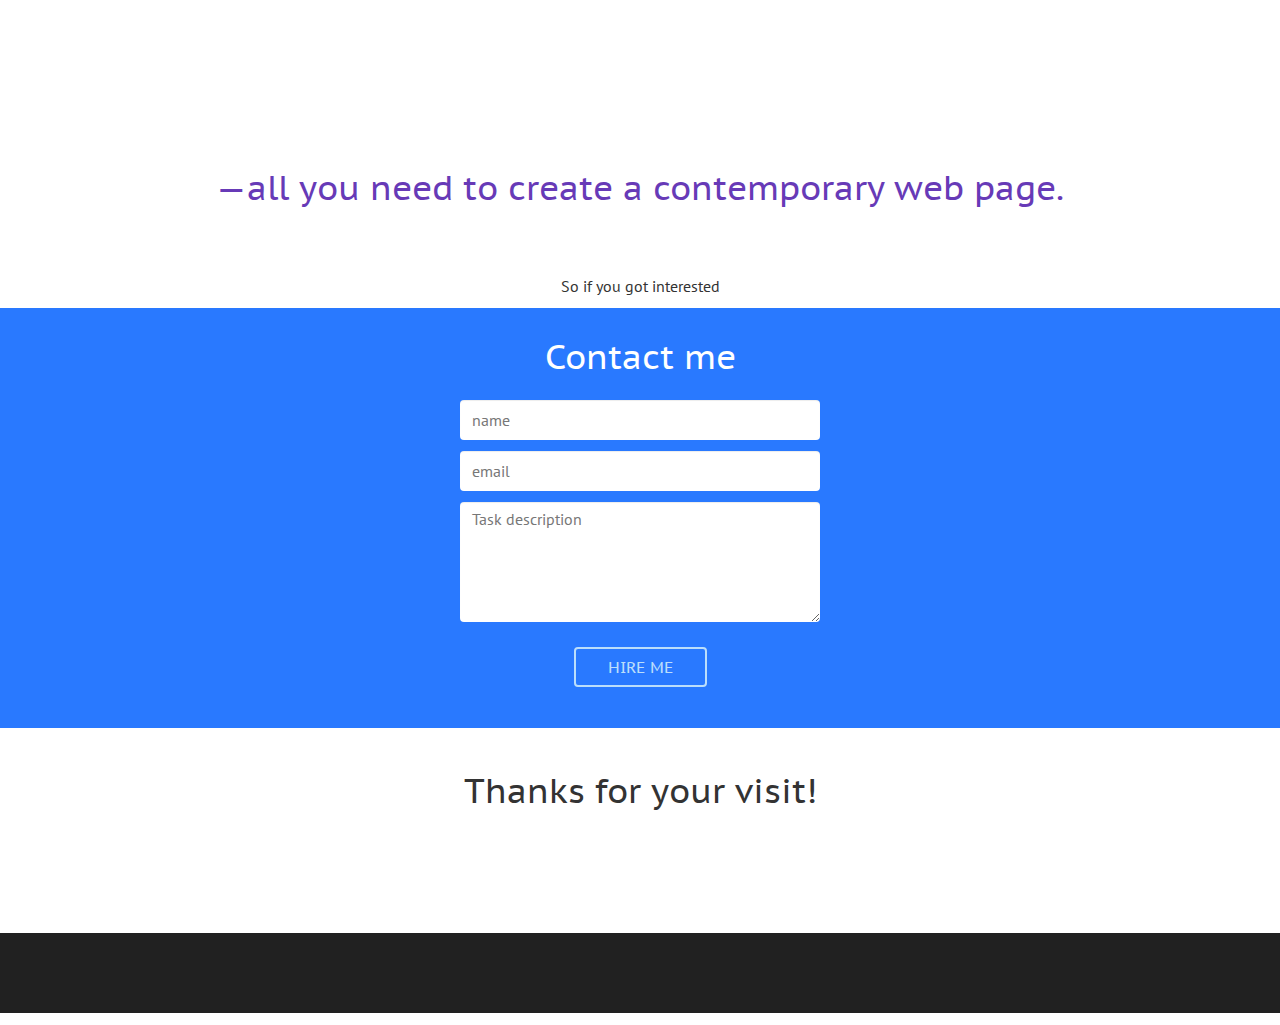
==== commit a3677eea: "recaptcha" ====
--- a/index-if.html
+++ b/index-if.html
@@ -33,6 +33,7 @@
 		<script type="text/javascript" src="js/scripts.js"></script>
 
 		<link href='http://fonts.googleapis.com/css?family=PT+Sans:400,700|PT+Sans+Caption' rel='stylesheet' type='text/css'>
+		<script src='https://www.google.com/recaptcha/api.js'></script>
 	</head>
 
 	<body>
@@ -275,8 +276,8 @@
 								<p><input type="text" class="form-control" placeholder="name"></input></p>
 								<p><input type="email" class="form-control" placeholder="email"></input></p>  
 								<p><textarea placeholder="Task description" class="form-control" ></textarea></p>
-								<p><input type="file" placeholder="file (if needed)"></input></p>  
-								<p class="btn-container"><input type="submit" class="btn btn-primary" value="Hire me"/></p>
+								<div class="g-recaptcha" data-sitekey="6Lfi5gUTAAAAAAKKiMtkEQXVDUuTYRXBaE4OpvJP"></div>
+								<p class="btn-container"><input type="submit" class="btn btn-primary" id="hire-btn" value="Hire me"/></p>
 							</form>
 						</div>
 					</div>
@@ -350,10 +351,47 @@
 			$("#pausing").height($(window).height()*3);
 			$("#main-header").height($(window).height());
 			
-			
-
 
 	</script>
-	</div>
+	<script>
+	$('#hire-btn').on('click', function() {
+		
+		$.ajax({
+		  type: "POST",
+		  url: "https://www.google.com/recaptcha/api/siteverify",
+		  data: {
+		    'secret': '6Lfi5gUTAAAAAAZNan3pfoicFlUJaFg5KeBwP7Ct',
+		    'response': $("#g-recaptcha-response").val()
+		  }
+		 }).done(function(response) {
+		   console.log(response); // if you're into that sorta thing
+		 });
+		
+		/*$.ajax({
+		  type: "POST",
+		  url: "https://mandrillapp.com/api/1.0/messages/send.json",
+		  data: {
+		    'key': '-br4wL6y1J4r1vmnOtfcrg',
+		    'message': {
+		      'from_email': 'me@yuliaf.com',
+		      'to': [
+		          {
+		            'email': 'saigach@gmail.com',
+		            'name': 'Yulia Fedyakina',
+		            'type': 'to'
+		          }
+		        ],
+		      'autotext': 'true',
+		      'subject': 'Message from yuliaf.com',
+		      'html': 'YOUR EMAIL CONTENT HERE! YOU CAN USE HTML!'
+		    }
+		  }
+		 }).done(function(response) {
+		   console.log(response); // if you're into that sorta thing
+		 });*/
+		 
+		});
+	</script>
+	
 	</body>
 </html>
